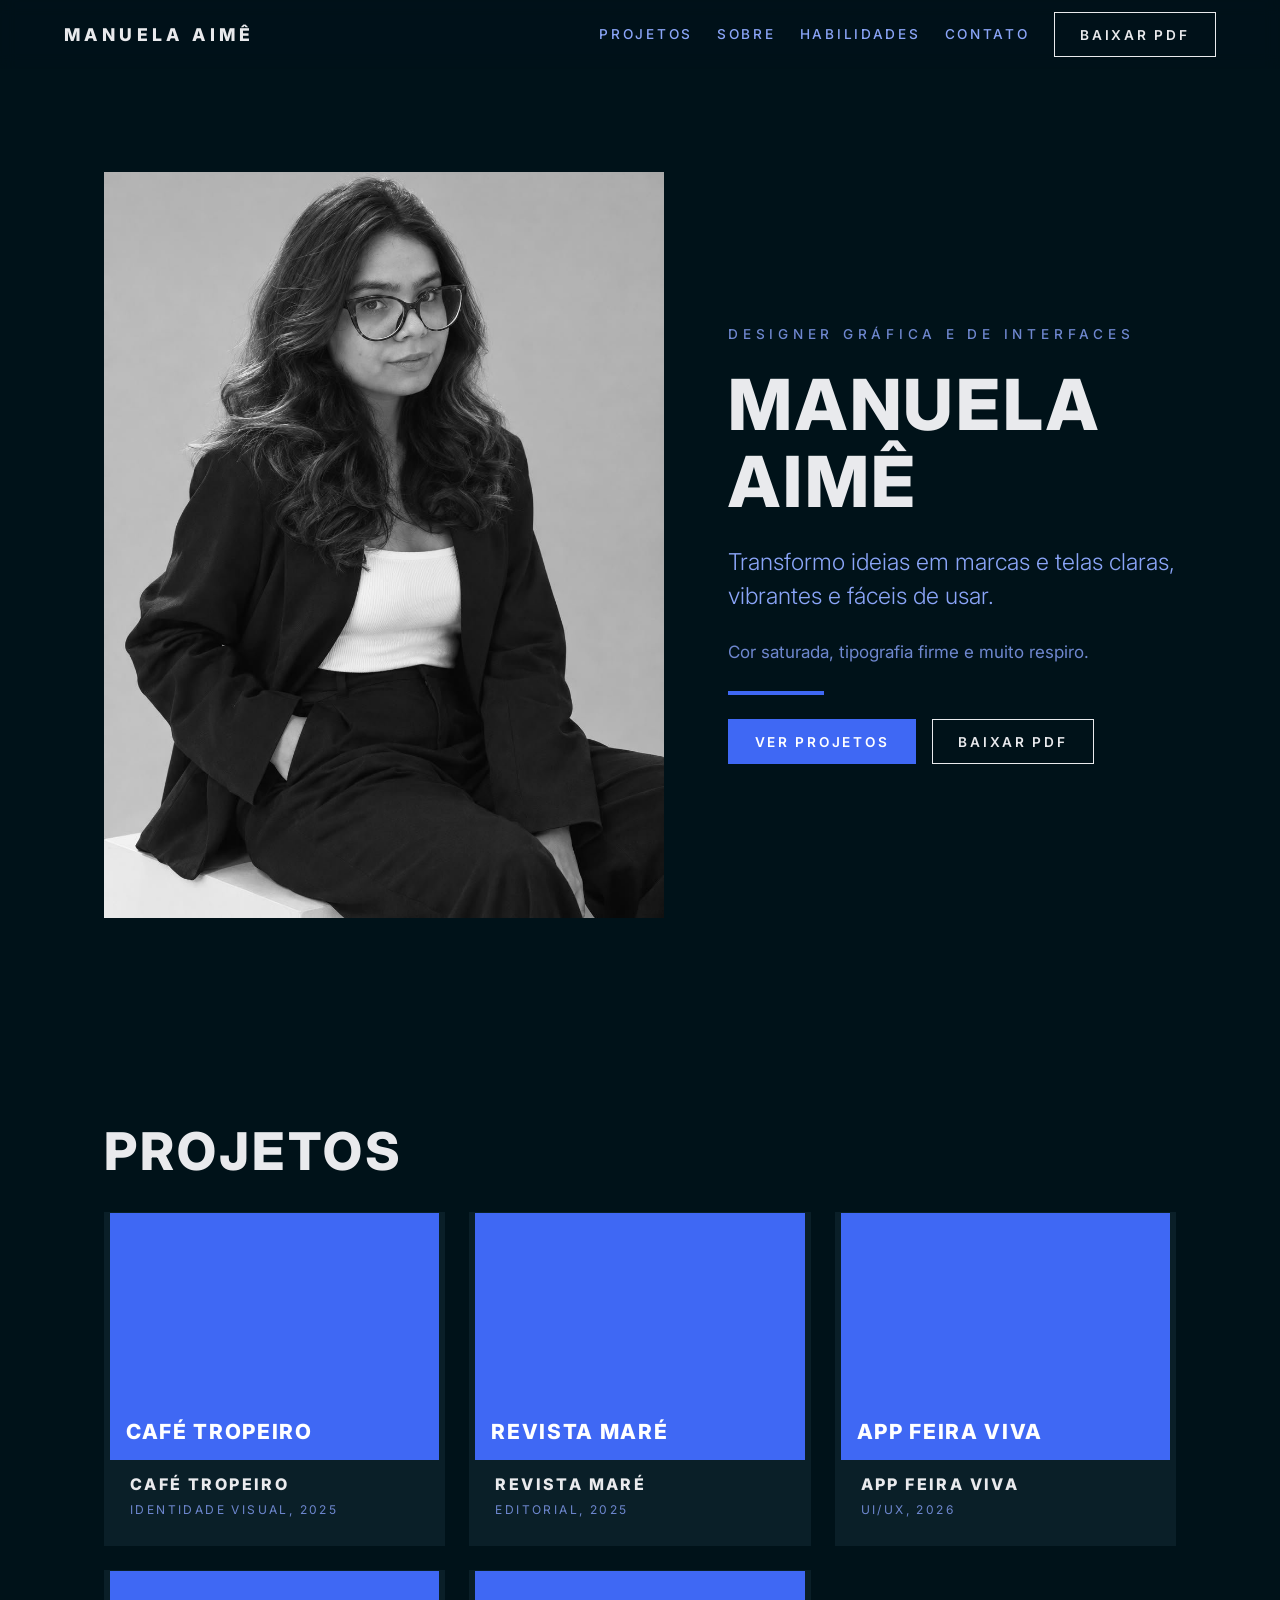
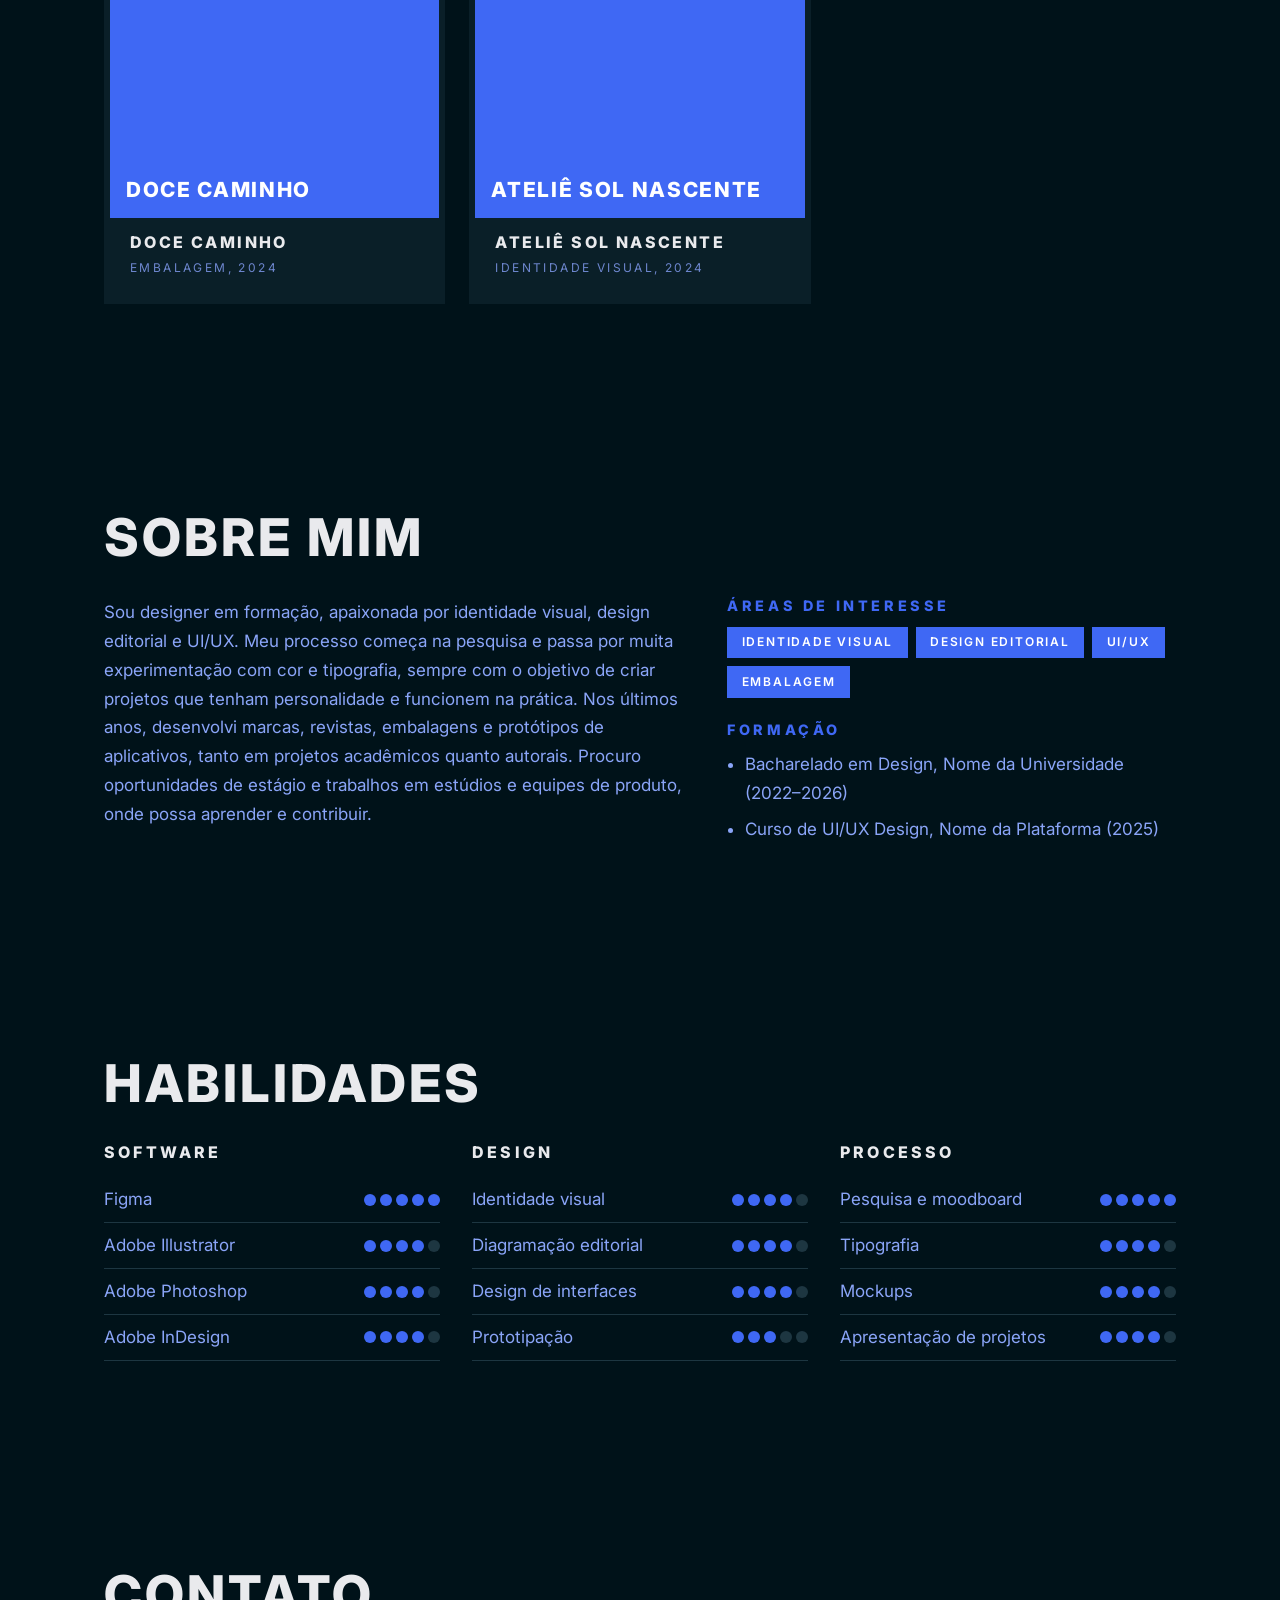
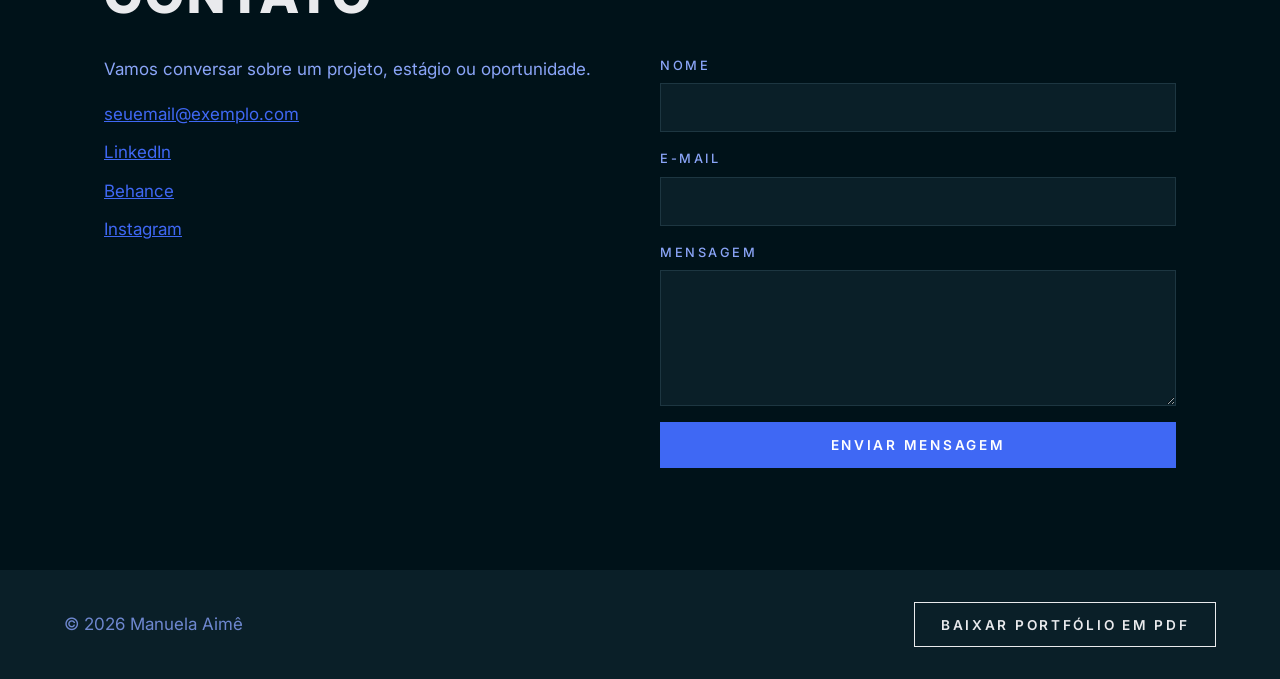
==== index.html @ 0414ba20 "Portfólio: Inter, azul #3F68F4, caixa alta e foto na abertura Estado antes da revisão de UI (ponto p" ====
<!DOCTYPE html>
<html lang="pt-BR">
<head>
<meta charset="UTF-8">
<meta name="viewport" content="width=device-width, initial-scale=1">
<title>Portfólio | Design</title>
<meta name="description" content="Portfólio de design: identidade visual, editorial, UI/UX e embalagem.">
<link rel="preconnect" href="https://fonts.googleapis.com">
<link rel="preconnect" href="https://fonts.gstatic.com" crossorigin>
<link href="https://fonts.googleapis.com/css2?family=Inter:wght@300;400;500;600;800&display=swap" rel="stylesheet">
<link rel="stylesheet" href="css/base.css">
<link rel="stylesheet" href="css/home.css">
<link rel="stylesheet" href="css/projetos.css">
<link rel="stylesheet" href="css/sobre.css">
<link rel="stylesheet" href="css/habilidades.css">
<link rel="stylesheet" href="css/contato.css">
</head>
<body>
<header class="topo">
  <a class="logo" href="#home" id="logo"></a>
  <button class="menu-btn" aria-label="Abrir menu" aria-expanded="false">Menu</button>
  <nav id="menu">
    <a href="#projetos">Projetos</a>
    <a href="#sobre">Sobre</a>
    <a href="#habilidades">Habilidades</a>
    <a href="#contato">Contato</a>
    <a class="btn btn-pdf" href="assets/portfolio.pdf" download>Baixar PDF</a>
  </nav>
</header>

<main>
  <section id="home"></section>
  <section id="projetos"></section>
  <section id="sobre"></section>
  <section id="habilidades"></section>
  <section id="contato"></section>
</main>

<footer class="rodape">
  <p id="rodape-texto"></p>
  <a class="btn btn-pdf" href="assets/portfolio.pdf" download>Baixar portfólio em PDF</a>
</footer>

<dialog id="caso"></dialog>

<!-- Dados (edite a pasta dados/) -->
<script src="dados/perfil.js"></script>
<script src="dados/projetos.js"></script>
<script src="dados/habilidades.js"></script>
<!-- Seções (cada arquivo monta uma parte do site) -->
<script src="js/menu.js"></script>
<script src="js/home.js"></script>
<script src="js/projetos.js"></script>
<script src="js/sobre.js"></script>
<script src="js/habilidades.js"></script>
<script src="js/contato.js"></script>
</body>
</html>
---- css/base.css ----
/* CORES E FONTES: mude aqui e o site inteiro muda. */
:root{
  --destaque:#3F68F4;
  /* Cor do texto. Se não gostar do azul claro, troque por #E9EAED */
  --texto:#8AA5F8; --texto-suave:#6E87CF; --claro:#E9EAED;
  --fundo:#001219; --fundo-2:#0a1f28; --linha:#1d3641;
  --titulo:"Inter",system-ui,sans-serif; --corpo:"Inter",system-ui,sans-serif;
}
*{box-sizing:border-box;margin:0}
html{scroll-behavior:smooth;scroll-padding-top:72px}
body{background:var(--fundo);color:var(--texto);font:400 1.0625rem/1.7 var(--corpo)}
img{max-width:100%;display:block}
section{padding:clamp(3.5rem,8vw,7rem) clamp(1.25rem,5vw,4rem);max-width:1200px;margin:auto}
h1,h2,h3{font-family:var(--titulo);line-height:1.1;font-weight:800;color:var(--claro);text-transform:uppercase;letter-spacing:.06em}
h2{font-size:clamp(2rem,5vw,3.25rem);margin-bottom:2rem}
p{max-width:65ch}
a{color:var(--destaque)}
:focus-visible{outline:3px solid var(--destaque);outline-offset:3px}
.btn{display:inline-block;padding:.85rem 1.6rem;border-radius:0;background:var(--destaque);color:#fff;text-decoration:none;border:1px solid var(--destaque);cursor:pointer;font:600 .85rem var(--corpo);text-transform:uppercase;letter-spacing:.2em;transition:background .2s,color .2s}
.btn:hover{background:transparent;color:var(--claro)}
.btn-pdf{background:transparent;color:var(--claro);border-color:var(--claro)}
.btn-pdf:hover{background:var(--claro);color:var(--fundo)}
.topo{position:sticky;top:0;z-index:10;display:flex;justify-content:space-between;align-items:center;padding:.75rem clamp(1.25rem,5vw,4rem);background:rgba(0,18,25,.92);backdrop-filter:blur(8px)}
.logo{font:800 1.1rem var(--titulo);color:var(--claro);text-decoration:none;text-transform:uppercase;letter-spacing:.25em}
#menu{display:flex;gap:1.5rem;align-items:center}
#menu a:not(.btn){color:var(--texto);text-decoration:none;font-weight:500;font-size:.85rem;text-transform:uppercase;letter-spacing:.2em}
#menu a:not(.btn):hover{color:var(--claro)}
.menu-btn{display:none;background:none;border:1px solid var(--texto);color:var(--texto);padding:.4rem .9rem;font:600 .8rem var(--corpo);text-transform:uppercase;letter-spacing:.2em}
.rodape{display:flex;flex-wrap:wrap;gap:1rem;justify-content:space-between;align-items:center;padding:2rem clamp(1.25rem,5vw,4rem);background:var(--fundo-2);color:var(--texto-suave)}
@media(max-width:760px){
  .menu-btn{display:block}
  #menu{display:none;position:absolute;top:100%;left:0;right:0;flex-direction:column;align-items:flex-start;padding:1.25rem;background:var(--fundo)}
  #menu.aberto{display:flex}
}
@media(prefers-reduced-motion:reduce){html{scroll-behavior:auto}*{transition:none!important}}
---- css/home.css ----
/* HOME / HERO (foto à esquerda, texto à direita) */
#home{min-height:88vh;display:grid;grid-template-columns:minmax(0,1.25fr) minmax(0,1fr);gap:clamp(2rem,5vw,4.5rem);align-items:center}
#home .foto{width:100%;aspect-ratio:3/4;max-height:calc(100vh - 6rem);object-fit:cover;object-position:center 20%;filter:grayscale(1)}
#home .texto{display:flex;flex-direction:column;gap:1.5rem}
#home .area{font:500 .85rem var(--corpo);color:var(--texto-suave);text-transform:uppercase;letter-spacing:.35em}
#home h1{font-size:clamp(2.4rem,5.5vw,4.5rem);letter-spacing:.04em}
#home .valor{font:300 clamp(1.15rem,2.2vw,1.45rem)/1.5 var(--corpo);max-width:32ch}
#home .estetica{color:var(--texto-suave)}
.faixa{height:4px;width:96px;background:var(--destaque)}
#home .acoes{display:flex;gap:1rem;flex-wrap:wrap}
@media(max-width:760px){
  #home{grid-template-columns:1fr}
  #home .foto{aspect-ratio:4/5;max-height:80vh}
}
---- css/projetos.css ----
/* PROJETOS (galeria + janela do case) */
.grade{display:grid;grid-template-columns:repeat(auto-fill,minmax(280px,1fr));gap:1.5rem}
.card{background:var(--fundo-2);border:0;border-radius:0;overflow:hidden;text-align:left;color:inherit;cursor:pointer;font:inherit;transition:transform .2s}
.card:hover{transform:translateY(-4px)}
.capa{aspect-ratio:4/3;display:flex;align-items:flex-end;padding:1rem;font:800 1.3rem var(--titulo);color:#fff;text-transform:uppercase;letter-spacing:.08em;background-size:cover;background-position:center}
.card-info{padding:1rem 1.25rem 1.4rem}
.card-info h3{font-size:1rem;letter-spacing:.15em}
.card-info span{color:var(--texto-suave);font-size:.75rem;text-transform:uppercase;letter-spacing:.2em}
dialog{width:min(860px,94vw);max-height:90vh;margin:auto;background:var(--fundo);color:var(--texto);border:1px solid var(--caso-cor,var(--destaque));border-radius:0;padding:0}
dialog::backdrop{background:rgba(0,0,0,.75)}
.caso{padding:clamp(1.25rem,4vw,2.5rem)}
.caso h3{font-size:clamp(1.8rem,5vw,2.6rem);margin-bottom:.25rem}
.caso .cat{color:var(--texto-suave);margin-bottom:1.5rem;font-size:.8rem;text-transform:uppercase;letter-spacing:.25em}
.caso h4{font:800 .85rem var(--titulo);color:var(--caso-cor);text-transform:uppercase;letter-spacing:.25em;margin:1.4rem 0 .3rem}
.caso .imgs{display:grid;gap:1rem;margin-top:1rem}
.caso .imgs img{border-radius:0}
.paleta{display:flex;gap:.5rem;margin-top:.5rem}
.paleta i{width:44px;height:44px;border-radius:50%;border:2px solid var(--texto)}
.fechar{position:sticky;top:0;float:right;margin:1rem;z-index:2}
---- css/sobre.css ----
/* SOBRE MIM */
#sobre .miolo{display:grid;gap:2.5rem;grid-template-columns:1.3fr 1fr}
#sobre h3{font-size:.9rem;letter-spacing:.25em;margin:0 0 .8rem;color:var(--destaque)}
#sobre ul{padding-left:1.1rem}
#sobre li{margin-bottom:.4rem}
#sobre .tags{display:flex;flex-wrap:wrap;gap:.5rem;list-style:none;padding:0;margin-bottom:1.5rem}
#sobre .tags li{padding:.35rem .9rem;background:var(--destaque);color:#fff;margin:0;font-size:.75rem;font-weight:600;text-transform:uppercase;letter-spacing:.15em}
@media(max-width:760px){#sobre .miolo{grid-template-columns:1fr}}
---- css/habilidades.css ----
/* HABILIDADES */
#habilidades .colunas{display:grid;gap:2rem;grid-template-columns:repeat(auto-fit,minmax(240px,1fr))}
#habilidades h3{font-size:1rem;letter-spacing:.2em;margin-bottom:1rem}
#habilidades .item{display:flex;justify-content:space-between;align-items:center;padding:.5rem 0;border-bottom:1px solid var(--linha)}
.pontos{display:flex;gap:4px}
.pontos i{width:12px;height:12px;border-radius:50%;background:var(--linha)}
.pontos i.on{background:var(--destaque)}
---- css/contato.css ----
/* CONTATO */
#contato .miolo{display:grid;gap:2.5rem;grid-template-columns:1fr 1fr}
#contato form{display:grid;gap:1rem}
#contato label{display:grid;gap:.4rem;font-weight:500;font-size:.8rem;text-transform:uppercase;letter-spacing:.2em}
#contato input,#contato textarea{text-transform:none;letter-spacing:normal;font-size:1rem}
#contato input,#contato textarea{padding:.8rem 1rem;border-radius:0;border:1px solid var(--linha);background:var(--fundo-2);color:var(--texto);font:inherit}
#contato input:focus,#contato textarea:focus{border-color:var(--destaque);outline:none}
#contato .lista{list-style:none;padding:0;display:grid;gap:.6rem;margin-top:1rem}
@media(max-width:760px){#contato .miolo{grid-template-columns:1fr}}
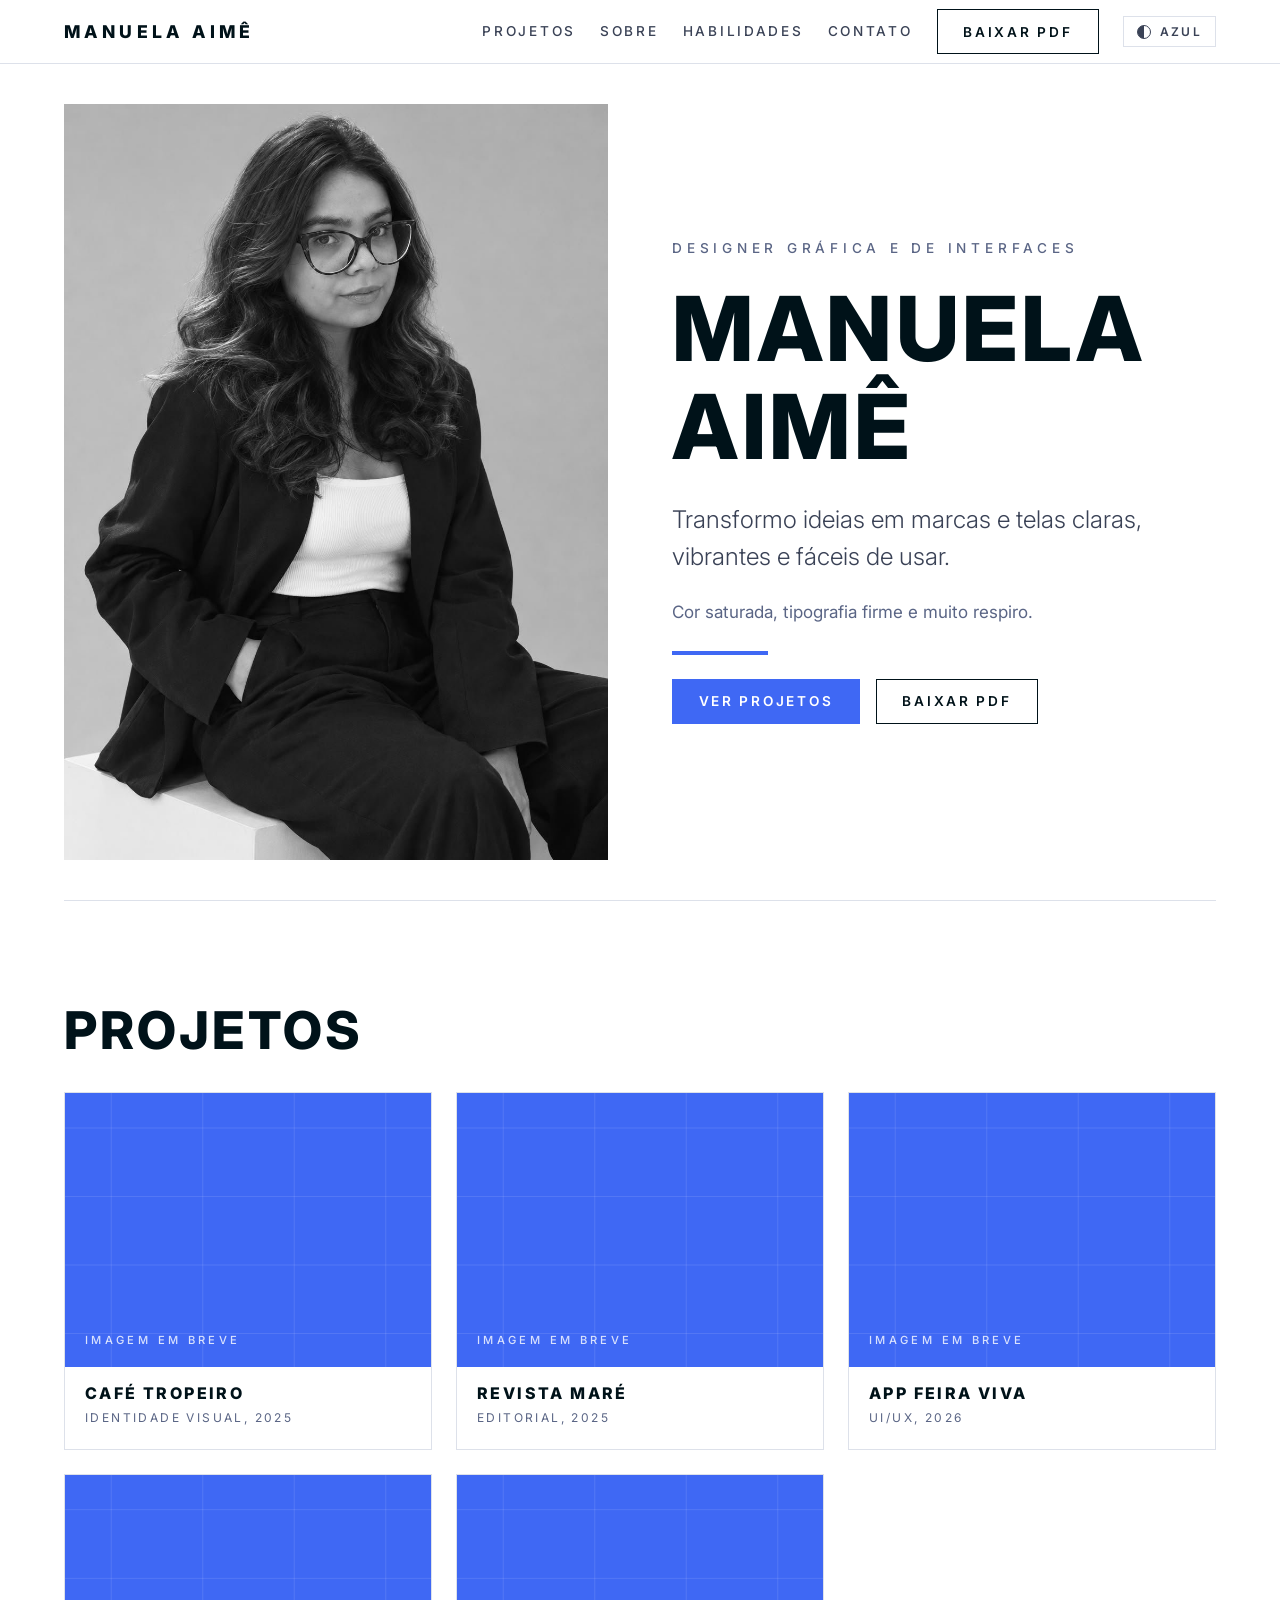
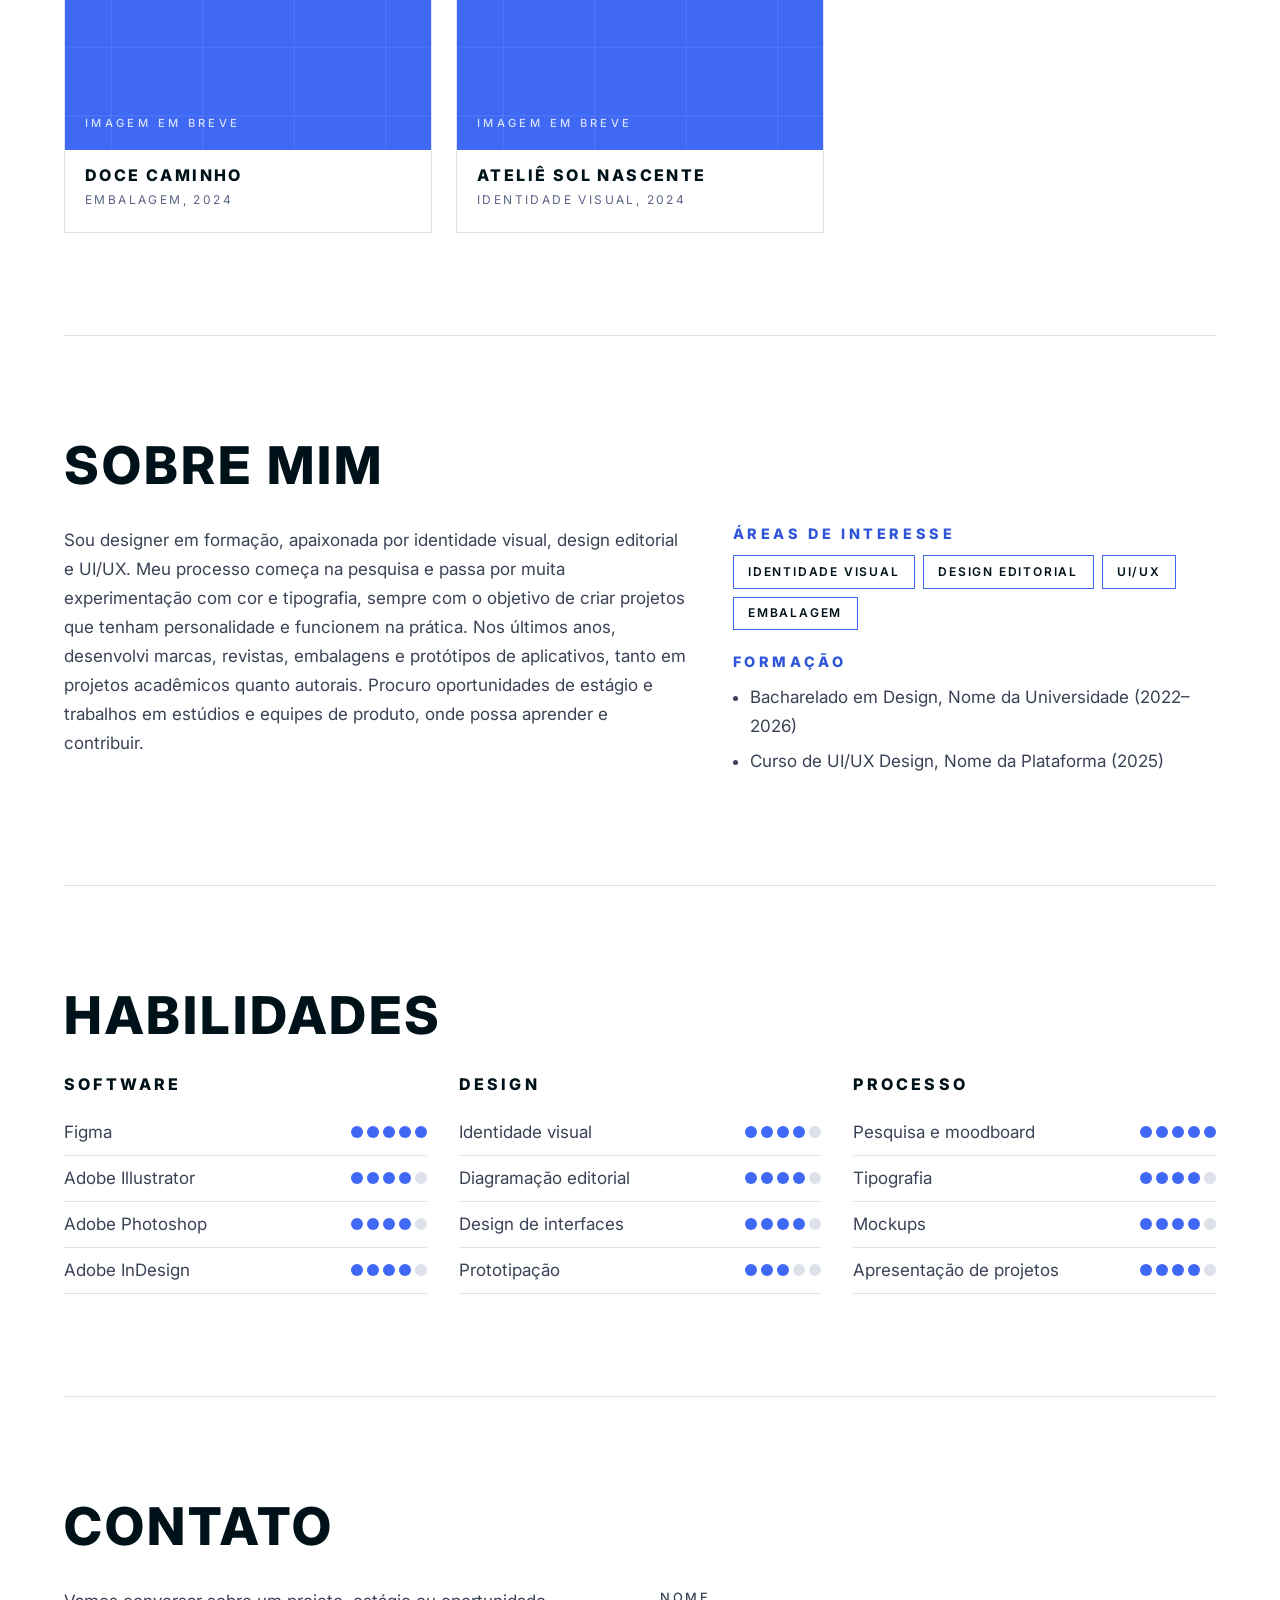
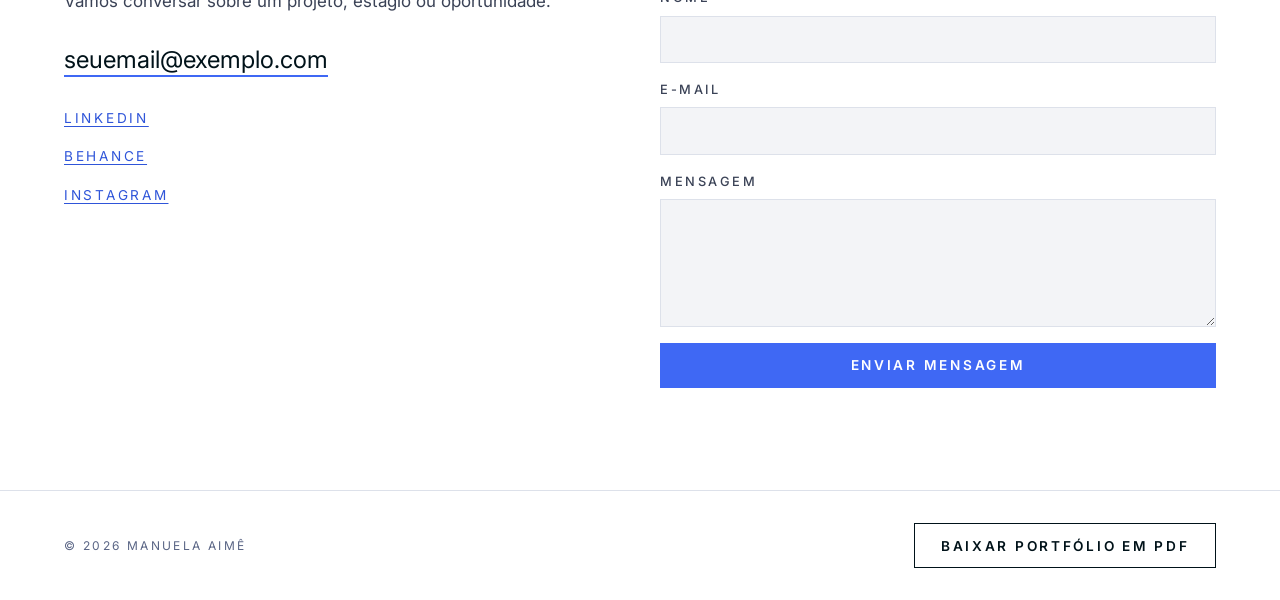
==== commit 9175aaf7: "Temas azul e branco com botão para alternar; mais contraste no azul - Tema azul: texto em #E9EAED e " ====
--- a/index.html
+++ b/index.html
@@ -8,6 +8,7 @@
 <link rel="preconnect" href="https://fonts.googleapis.com">
 <link rel="preconnect" href="https://fonts.gstatic.com" crossorigin>
 <link href="https://fonts.googleapis.com/css2?family=Inter:wght@300;400;500;600;800&display=swap" rel="stylesheet">
+<script src="js/tema.js"></script>
 <link rel="stylesheet" href="css/base.css">
 <link rel="stylesheet" href="css/home.css">
 <link rel="stylesheet" href="css/projetos.css">
@@ -18,6 +19,7 @@
 <body>
 <header class="topo">
   <a class="logo" href="#home" id="logo"></a>
+  <button class="tema-btn" id="tema-btn" type="button"><i aria-hidden="true"></i><span></span></button>
   <button class="menu-btn" aria-label="Abrir menu" aria-expanded="false">Menu</button>
   <nav id="menu">
     <a href="#projetos">Projetos</a>
--- a/css/base.css
+++ b/css/base.css
@@ -1,35 +1,50 @@
 /* CORES E FONTES: mude aqui e o site inteiro muda. */
-:root{
-  --destaque:#3F68F4;
-  /* Cor do texto. Se não gostar do azul claro, troque por #E9EAED */
-  --texto:#8AA5F8; --texto-suave:#6E87CF; --claro:#E9EAED;
-  --fundo:#001219; --fundo-2:#0a1f28; --linha:#1d3641;
+/* TEMA AZUL (padrão). --destaque pinta botões e detalhes; --destaque-texto é o azul usado em textos. */
+:root{color-scheme:dark;
+  --destaque:#3F68F4; --destaque-texto:#8AA5F8;
+  --texto:#E9EAED; --texto-suave:#A3AEC0; --claro:#E9EAED;
+  --fundo:#001219; --fundo-2:#0a1f28; --linha:#1d3641; --topo-fundo:rgba(0,18,25,.92);
+  --margem:clamp(1.25rem,5vw,6rem); --topo:64px;
   --titulo:"Inter",system-ui,sans-serif; --corpo:"Inter",system-ui,sans-serif;
 }
+/* TEMA BRANCO */
+:root[data-tema="branco"]{color-scheme:light;
+  --destaque-texto:#2F55D9;
+  --texto:#3A4256; --texto-suave:#5A6585; --claro:#001219;
+  --fundo:#FFFFFF; --fundo-2:#F3F4F7; --linha:#DDE1EA; --topo-fundo:rgba(255,255,255,.92);
+}
 *{box-sizing:border-box;margin:0}
-html{scroll-behavior:smooth;scroll-padding-top:72px}
+html{scroll-behavior:smooth;scroll-padding-top:var(--topo)}
+::selection{background:var(--destaque);color:#fff}
 body{background:var(--fundo);color:var(--texto);font:400 1.0625rem/1.7 var(--corpo)}
 img{max-width:100%;display:block}
-section{padding:clamp(3.5rem,8vw,7rem) clamp(1.25rem,5vw,4rem);max-width:1200px;margin:auto}
+section{padding:clamp(3.5rem,8vw,7rem) var(--margem)}
+section+section{background:linear-gradient(var(--linha),var(--linha)) var(--margem) 0/calc(100% - 2 * var(--margem)) 1px no-repeat}
 h1,h2,h3{font-family:var(--titulo);line-height:1.1;font-weight:800;color:var(--claro);text-transform:uppercase;letter-spacing:.06em}
 h2{font-size:clamp(2rem,5vw,3.25rem);margin-bottom:2rem}
 p{max-width:65ch}
-a{color:var(--destaque)}
-:focus-visible{outline:3px solid var(--destaque);outline-offset:3px}
+a{color:var(--destaque-texto)}
+:focus-visible{outline:3px solid var(--destaque-texto);outline-offset:3px}
 .btn{display:inline-block;padding:.85rem 1.6rem;border-radius:0;background:var(--destaque);color:#fff;text-decoration:none;border:1px solid var(--destaque);cursor:pointer;font:600 .85rem var(--corpo);text-transform:uppercase;letter-spacing:.2em;transition:background .2s,color .2s}
 .btn:hover{background:transparent;color:var(--claro)}
 .btn-pdf{background:transparent;color:var(--claro);border-color:var(--claro)}
 .btn-pdf:hover{background:var(--claro);color:var(--fundo)}
-.topo{position:sticky;top:0;z-index:10;display:flex;justify-content:space-between;align-items:center;padding:.75rem clamp(1.25rem,5vw,4rem);background:rgba(0,18,25,.92);backdrop-filter:blur(8px)}
-.logo{font:800 1.1rem var(--titulo);color:var(--claro);text-decoration:none;text-transform:uppercase;letter-spacing:.25em}
-#menu{display:flex;gap:1.5rem;align-items:center}
+.topo{position:sticky;top:0;z-index:10;display:flex;gap:1.5rem;align-items:center;height:var(--topo);padding:0 var(--margem);border-bottom:1px solid var(--linha);background:var(--topo-fundo);backdrop-filter:blur(8px)}
+.logo{margin-right:auto;font:800 1.1rem var(--titulo);color:var(--claro);text-decoration:none;text-transform:uppercase;letter-spacing:.25em}
+#menu{order:1;display:flex;gap:1.5rem;align-items:center}
 #menu a:not(.btn){color:var(--texto);text-decoration:none;font-weight:500;font-size:.85rem;text-transform:uppercase;letter-spacing:.2em}
 #menu a:not(.btn):hover{color:var(--claro)}
-.menu-btn{display:none;background:none;border:1px solid var(--texto);color:var(--texto);padding:.4rem .9rem;font:600 .8rem var(--corpo);text-transform:uppercase;letter-spacing:.2em}
-.rodape{display:flex;flex-wrap:wrap;gap:1rem;justify-content:space-between;align-items:center;padding:2rem clamp(1.25rem,5vw,4rem);background:var(--fundo-2);color:var(--texto-suave)}
+.tema-btn{order:2;display:flex;align-items:center;gap:.55rem;background:none;border:1px solid var(--linha);color:var(--texto);padding:.45rem .8rem;cursor:pointer;font:600 .75rem var(--corpo);text-transform:uppercase;letter-spacing:.2em;transition:border-color .2s}
+.tema-btn:hover{border-color:var(--texto)}
+.tema-btn i{width:14px;height:14px;border-radius:50%;border:1.5px solid currentColor;background:linear-gradient(90deg,currentColor 50%,transparent 50%)}
+.menu-btn{order:3;display:none;background:none;border:1px solid var(--texto);color:var(--texto);padding:.4rem .9rem;font:600 .8rem var(--corpo);text-transform:uppercase;letter-spacing:.2em}
+.rodape{display:flex;flex-wrap:wrap;gap:1rem;justify-content:space-between;align-items:center;padding:2rem var(--margem);border-top:1px solid var(--linha);font-size:.75rem;text-transform:uppercase;letter-spacing:.2em;color:var(--texto-suave)}
 @media(max-width:760px){
   .menu-btn{display:block}
-  #menu{display:none;position:absolute;top:100%;left:0;right:0;flex-direction:column;align-items:flex-start;padding:1.25rem;background:var(--fundo)}
+  .topo{gap:.75rem}
+  .tema-btn span{position:absolute;width:1px;height:1px;overflow:hidden;clip-path:inset(50%)}
+  .tema-btn{padding:.55rem .65rem}
+  #menu{display:none;position:absolute;top:100%;left:0;right:0;flex-direction:column;align-items:flex-start;gap:1.25rem;padding:1.5rem var(--margem) 2rem;background:var(--fundo);border-bottom:1px solid var(--linha)}
   #menu.aberto{display:flex}
 }
 @media(prefers-reduced-motion:reduce){html{scroll-behavior:auto}*{transition:none!important}}
--- a/css/home.css
+++ b/css/home.css
@@ -1,14 +1,15 @@
 /* HOME / HERO (foto à esquerda, texto à direita) */
-#home{min-height:88vh;display:grid;grid-template-columns:minmax(0,1.25fr) minmax(0,1fr);gap:clamp(2rem,5vw,4.5rem);align-items:center}
-#home .foto{width:100%;aspect-ratio:3/4;max-height:calc(100vh - 6rem);object-fit:cover;object-position:center 20%;filter:grayscale(1)}
+#home{min-height:calc(100svh - var(--topo));padding-block:clamp(1.5rem,3vw,2.5rem);display:grid;grid-template-columns:minmax(0,1fr) minmax(0,1fr);gap:clamp(2rem,5vw,4.5rem);align-items:center}
+#home .foto{width:100%;height:max(460px,calc(100svh - var(--topo) - 5rem));object-fit:cover;object-position:center 20%;filter:grayscale(1)}
 #home .texto{display:flex;flex-direction:column;gap:1.5rem}
 #home .area{font:500 .85rem var(--corpo);color:var(--texto-suave);text-transform:uppercase;letter-spacing:.35em}
-#home h1{font-size:clamp(2.4rem,5.5vw,4.5rem);letter-spacing:.04em}
-#home .valor{font:300 clamp(1.15rem,2.2vw,1.45rem)/1.5 var(--corpo);max-width:32ch}
+#home h1{font-size:clamp(2.4rem,7vw,10rem);letter-spacing:.04em}
+#home .valor{font:300 clamp(1.15rem,1.9vw,2.2rem)/1.5 var(--corpo);max-width:36ch}
 #home .estetica{color:var(--texto-suave)}
 .faixa{height:4px;width:96px;background:var(--destaque)}
 #home .acoes{display:flex;gap:1rem;flex-wrap:wrap}
 @media(max-width:760px){
   #home{grid-template-columns:1fr}
-  #home .foto{aspect-ratio:4/5;max-height:80vh}
+  #home{min-height:0;padding-top:1.25rem}
+  #home .foto{height:auto;aspect-ratio:4/5;max-height:75svh}
 }
--- a/css/projetos.css
+++ b/css/projetos.css
@@ -1,19 +1,20 @@
 /* PROJETOS (galeria + janela do case) */
 .grade{display:grid;grid-template-columns:repeat(auto-fill,minmax(280px,1fr));gap:1.5rem}
-.card{background:var(--fundo-2);border:0;border-radius:0;overflow:hidden;text-align:left;color:inherit;cursor:pointer;font:inherit;transition:transform .2s}
-.card:hover{transform:translateY(-4px)}
-.capa{aspect-ratio:4/3;display:flex;align-items:flex-end;padding:1rem;font:800 1.3rem var(--titulo);color:#fff;text-transform:uppercase;letter-spacing:.08em;background-size:cover;background-position:center}
-.card-info{padding:1rem 1.25rem 1.4rem}
+.card{display:block;width:100%;padding:0;background:none;border:1px solid var(--linha);border-radius:0;overflow:hidden;text-align:left;color:inherit;cursor:pointer;font:inherit;transition:border-color .2s}
+.card:hover{border-color:var(--destaque)}
+.capa{aspect-ratio:4/3;display:flex;align-items:flex-end;padding:1.25rem;font:500 .7rem var(--corpo);color:rgba(255,255,255,.8);text-transform:uppercase;letter-spacing:.3em;background-size:cover;background-position:center}
+.capa.vazia{background-image:linear-gradient(rgba(255,255,255,.1) 1px,transparent 1px),linear-gradient(90deg,rgba(255,255,255,.1) 1px,transparent 1px);background-size:25% 25%}
+.card-info{padding:1.1rem 1.25rem 1.3rem;display:grid;gap:.35rem}
 .card-info h3{font-size:1rem;letter-spacing:.15em}
 .card-info span{color:var(--texto-suave);font-size:.75rem;text-transform:uppercase;letter-spacing:.2em}
-dialog{width:min(860px,94vw);max-height:90vh;margin:auto;background:var(--fundo);color:var(--texto);border:1px solid var(--caso-cor,var(--destaque));border-radius:0;padding:0}
+dialog{width:min(860px,94vw);max-height:90vh;margin:auto;background:var(--fundo);color:var(--texto);border:1px solid var(--destaque);border-radius:0;padding:0;overscroll-behavior:contain;scrollbar-color:var(--linha) var(--fundo)}
 dialog::backdrop{background:rgba(0,0,0,.75)}
 .caso{padding:clamp(1.25rem,4vw,2.5rem)}
-.caso h3{font-size:clamp(1.8rem,5vw,2.6rem);margin-bottom:.25rem}
+.caso h3{font-size:clamp(1.4rem,5vw,2.6rem);margin-bottom:.25rem}
 .caso .cat{color:var(--texto-suave);margin-bottom:1.5rem;font-size:.8rem;text-transform:uppercase;letter-spacing:.25em}
-.caso h4{font:800 .85rem var(--titulo);color:var(--caso-cor);text-transform:uppercase;letter-spacing:.25em;margin:1.4rem 0 .3rem}
+.caso h4{font:800 .85rem var(--titulo);color:var(--destaque-texto);text-transform:uppercase;letter-spacing:.25em;margin:1.4rem 0 .3rem}
 .caso .imgs{display:grid;gap:1rem;margin-top:1rem}
 .caso .imgs img{border-radius:0}
 .paleta{display:flex;gap:.5rem;margin-top:.5rem}
 .paleta i{width:44px;height:44px;border-radius:50%;border:2px solid var(--texto)}
-.fechar{position:sticky;top:0;float:right;margin:1rem;z-index:2}
+.fechar{position:sticky;top:0;float:right;margin:1rem;z-index:2;padding:.55rem 1rem;font-size:.7rem}
--- a/css/sobre.css
+++ b/css/sobre.css
@@ -1,8 +1,8 @@
 /* SOBRE MIM */
 #sobre .miolo{display:grid;gap:2.5rem;grid-template-columns:1.3fr 1fr}
-#sobre h3{font-size:.9rem;letter-spacing:.25em;margin:0 0 .8rem;color:var(--destaque)}
+#sobre h3{font-size:.9rem;letter-spacing:.25em;margin:0 0 .8rem;color:var(--destaque-texto)}
 #sobre ul{padding-left:1.1rem}
 #sobre li{margin-bottom:.4rem}
 #sobre .tags{display:flex;flex-wrap:wrap;gap:.5rem;list-style:none;padding:0;margin-bottom:1.5rem}
-#sobre .tags li{padding:.35rem .9rem;background:var(--destaque);color:#fff;margin:0;font-size:.75rem;font-weight:600;text-transform:uppercase;letter-spacing:.15em}
+#sobre .tags li{padding:.35rem .9rem;border:1px solid var(--destaque);color:var(--claro);margin:0;font-size:.75rem;font-weight:600;text-transform:uppercase;letter-spacing:.15em}
 @media(max-width:760px){#sobre .miolo{grid-template-columns:1fr}}
--- a/css/contato.css
+++ b/css/contato.css
@@ -2,8 +2,10 @@
 #contato .miolo{display:grid;gap:2.5rem;grid-template-columns:1fr 1fr}
 #contato form{display:grid;gap:1rem}
 #contato label{display:grid;gap:.4rem;font-weight:500;font-size:.8rem;text-transform:uppercase;letter-spacing:.2em}
-#contato input,#contato textarea{text-transform:none;letter-spacing:normal;font-size:1rem}
-#contato input,#contato textarea{padding:.8rem 1rem;border-radius:0;border:1px solid var(--linha);background:var(--fundo-2);color:var(--texto);font:inherit}
+#contato input,#contato textarea{padding:.8rem 1rem;border-radius:0;border:1px solid var(--linha);background:var(--fundo-2);color:var(--claro);font:400 1rem var(--corpo);text-transform:none;letter-spacing:normal}
 #contato input:focus,#contato textarea:focus{border-color:var(--destaque);outline:none}
-#contato .lista{list-style:none;padding:0;display:grid;gap:.6rem;margin-top:1rem}
+#contato .lista{list-style:none;padding:0;display:grid;gap:.6rem;margin-top:1.5rem}
+#contato .lista a{text-underline-offset:.25em;font-size:.85rem;text-transform:uppercase;letter-spacing:.2em}
+#contato .lista li:first-child a{font-size:clamp(1.15rem,2.2vw,1.5rem);text-transform:none;letter-spacing:0;color:var(--claro);text-decoration-color:var(--destaque);text-underline-offset:.3em}
+#contato .lista li:first-child{margin-bottom:.75rem}
 @media(max-width:760px){#contato .miolo{grid-template-columns:1fr}}
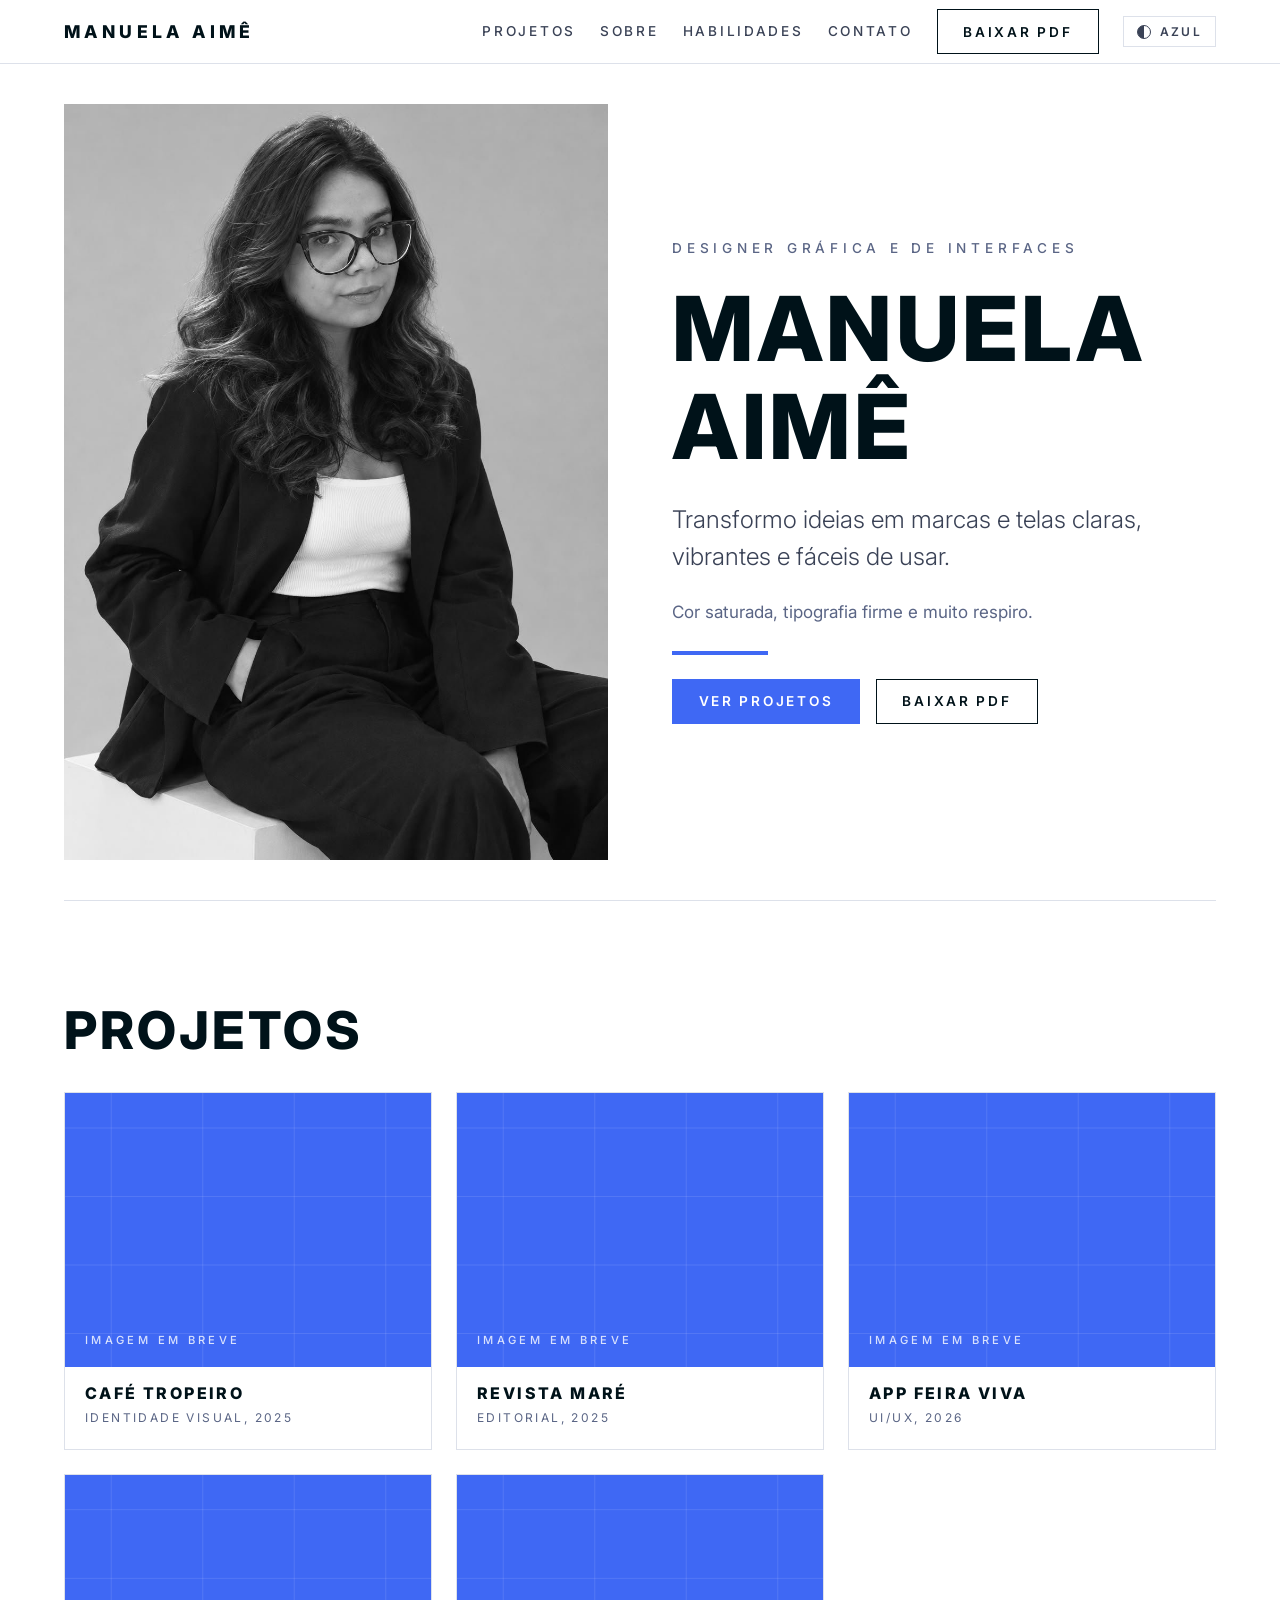
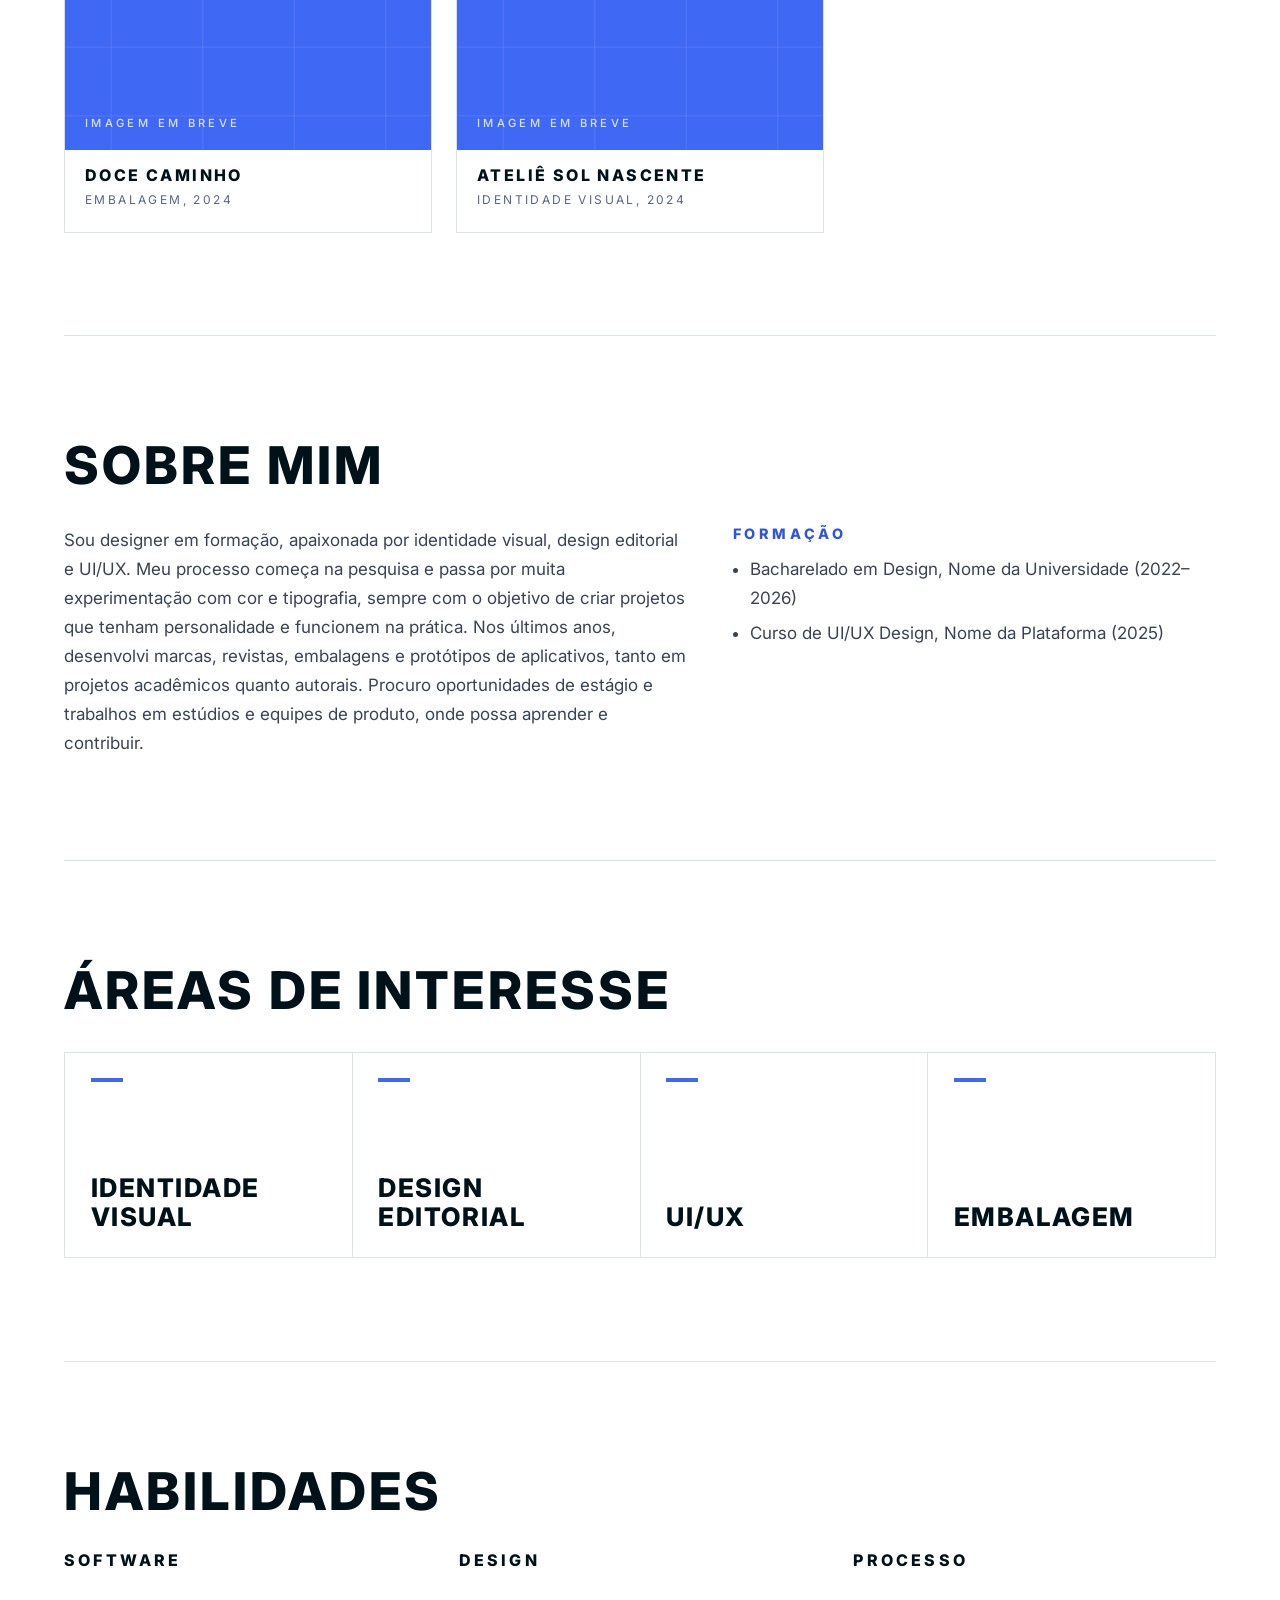
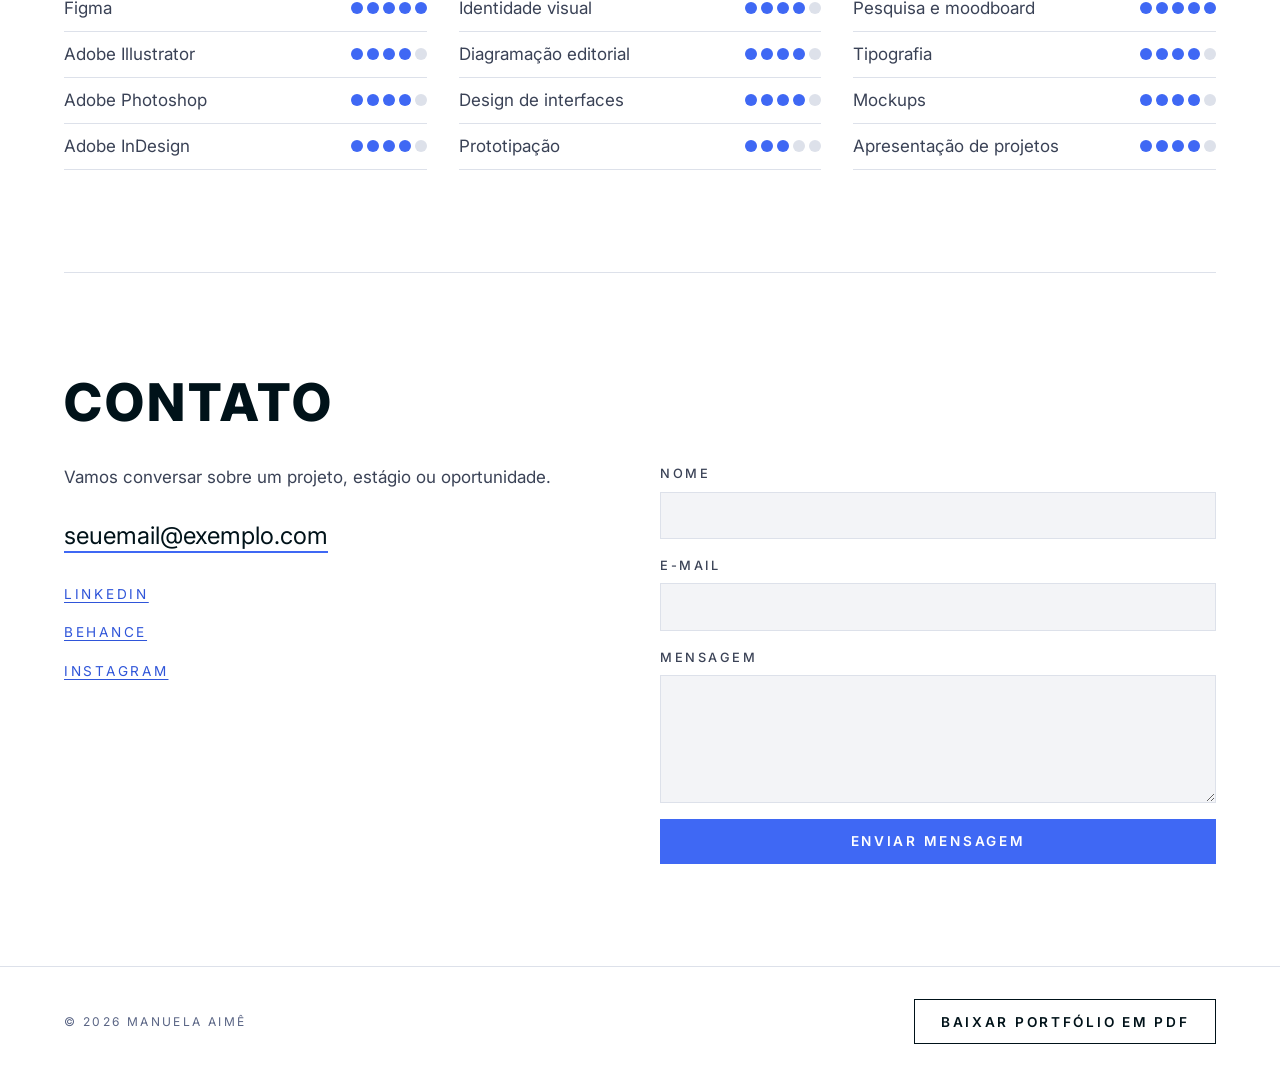
==== commit e8314900: "Áreas de interesse vira seção própria, entre Sobre e Habilidades Co-Authored-By: Claude Opus 5.5 <no" ====
--- a/index.html
+++ b/index.html
@@ -13,6 +13,7 @@
 <link rel="stylesheet" href="css/home.css">
 <link rel="stylesheet" href="css/projetos.css">
 <link rel="stylesheet" href="css/sobre.css">
+<link rel="stylesheet" href="css/interesses.css">
 <link rel="stylesheet" href="css/habilidades.css">
 <link rel="stylesheet" href="css/contato.css">
 </head>
@@ -34,6 +35,7 @@
   <section id="home"></section>
   <section id="projetos"></section>
   <section id="sobre"></section>
+  <section id="interesses"></section>
   <section id="habilidades"></section>
   <section id="contato"></section>
 </main>
@@ -54,6 +56,7 @@
 <script src="js/home.js"></script>
 <script src="js/projetos.js"></script>
 <script src="js/sobre.js"></script>
+<script src="js/interesses.js"></script>
 <script src="js/habilidades.js"></script>
 <script src="js/contato.js"></script>
 </body>
--- a/css/sobre.css
+++ b/css/sobre.css
@@ -3,6 +3,4 @@
 #sobre h3{font-size:.9rem;letter-spacing:.25em;margin:0 0 .8rem;color:var(--destaque-texto)}
 #sobre ul{padding-left:1.1rem}
 #sobre li{margin-bottom:.4rem}
-#sobre .tags{display:flex;flex-wrap:wrap;gap:.5rem;list-style:none;padding:0;margin-bottom:1.5rem}
-#sobre .tags li{padding:.35rem .9rem;border:1px solid var(--destaque);color:var(--claro);margin:0;font-size:.75rem;font-weight:600;text-transform:uppercase;letter-spacing:.15em}
 @media(max-width:760px){#sobre .miolo{grid-template-columns:1fr}}
--- a/css/interesses.css
+++ b/css/interesses.css
@@ -0,0 +1,5 @@
+/* ÁREAS DE INTERESSE: grade de blocos separados por linhas finas */
+#interesses .areas{list-style:none;padding:0;display:grid;grid-template-columns:repeat(auto-fit,minmax(240px,1fr));gap:1px;background:var(--linha);border:1px solid var(--linha)}
+#interesses .areas li{display:flex;flex-direction:column;justify-content:space-between;gap:3rem;min-height:clamp(160px,16vw,240px);padding:clamp(1.25rem,2vw,2rem);background:var(--fundo);color:var(--claro);font:800 clamp(1.3rem,2vw,1.9rem)/1.15 var(--titulo);text-transform:uppercase;letter-spacing:.06em}
+#interesses .areas li::before{content:"";width:32px;height:4px;background:var(--destaque)}
+@media(max-width:760px){#interesses .areas li{min-height:0;gap:1.25rem;padding:1.25rem}}
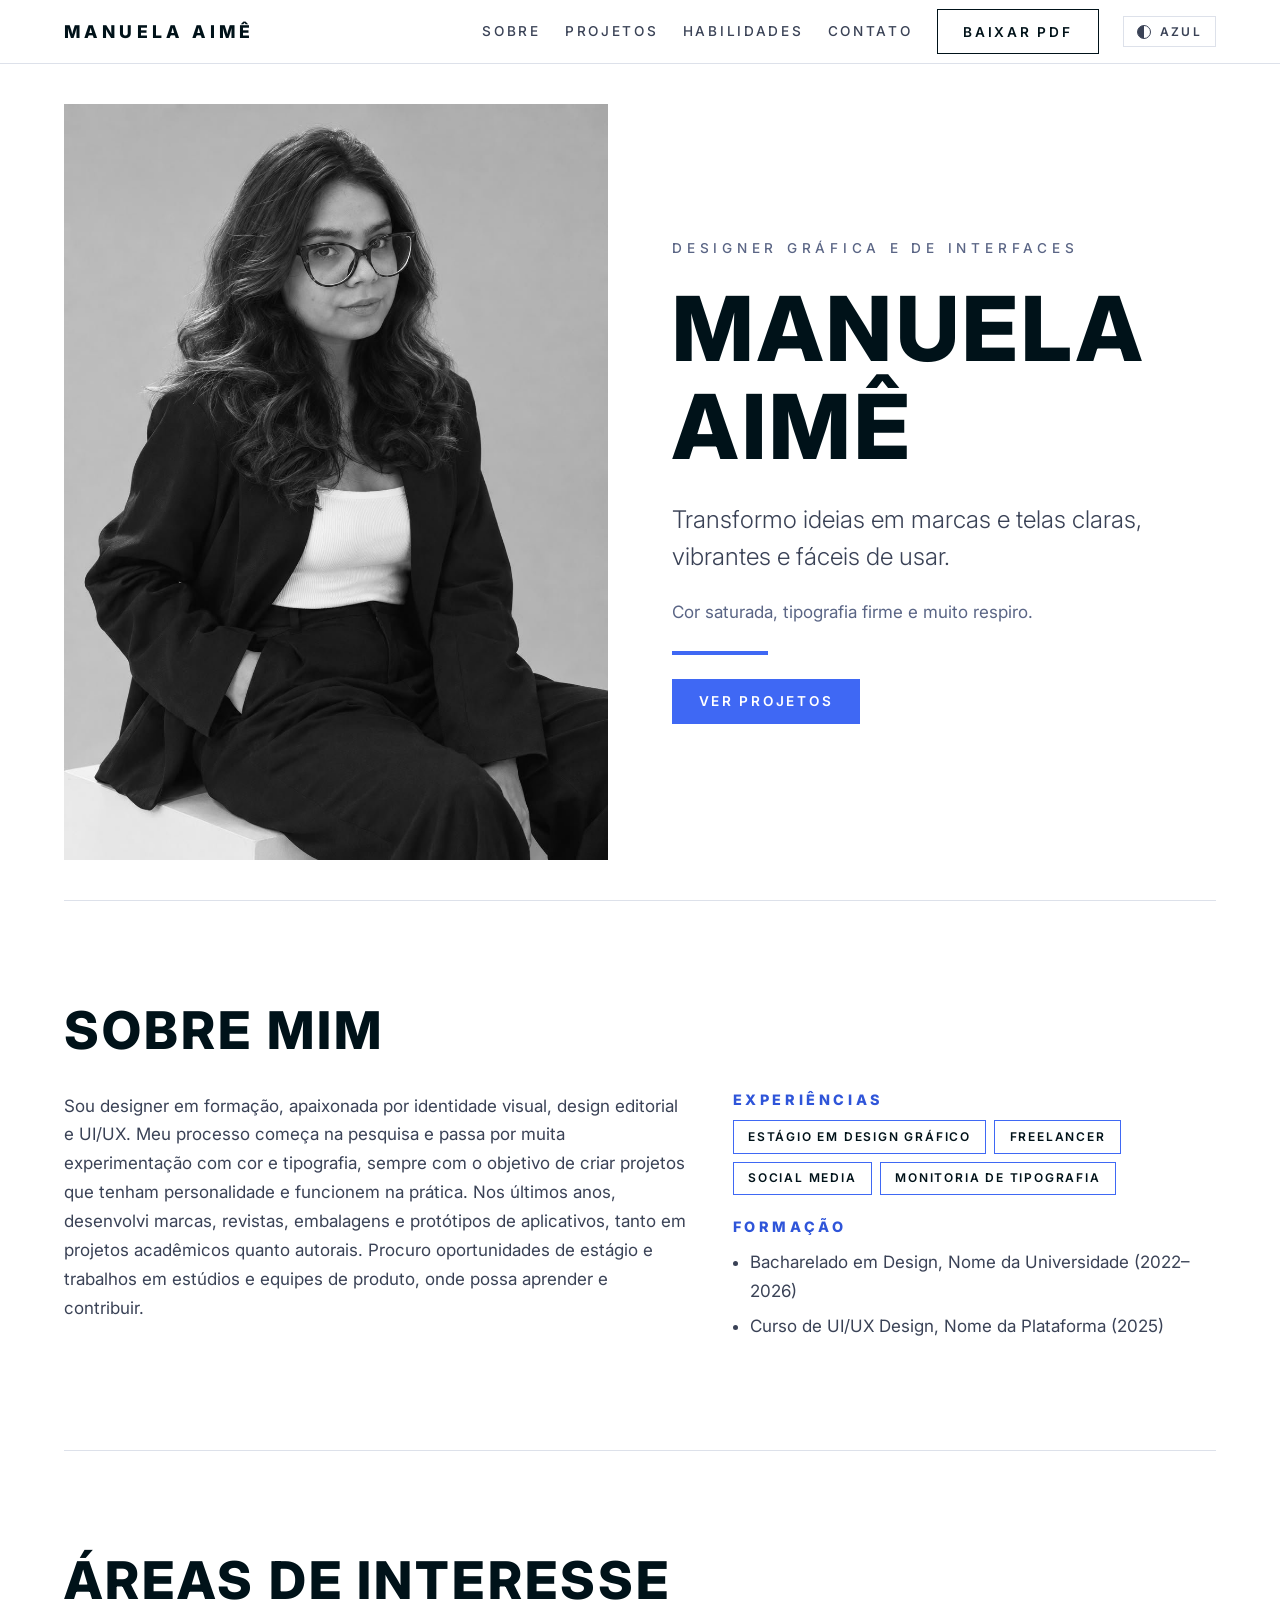
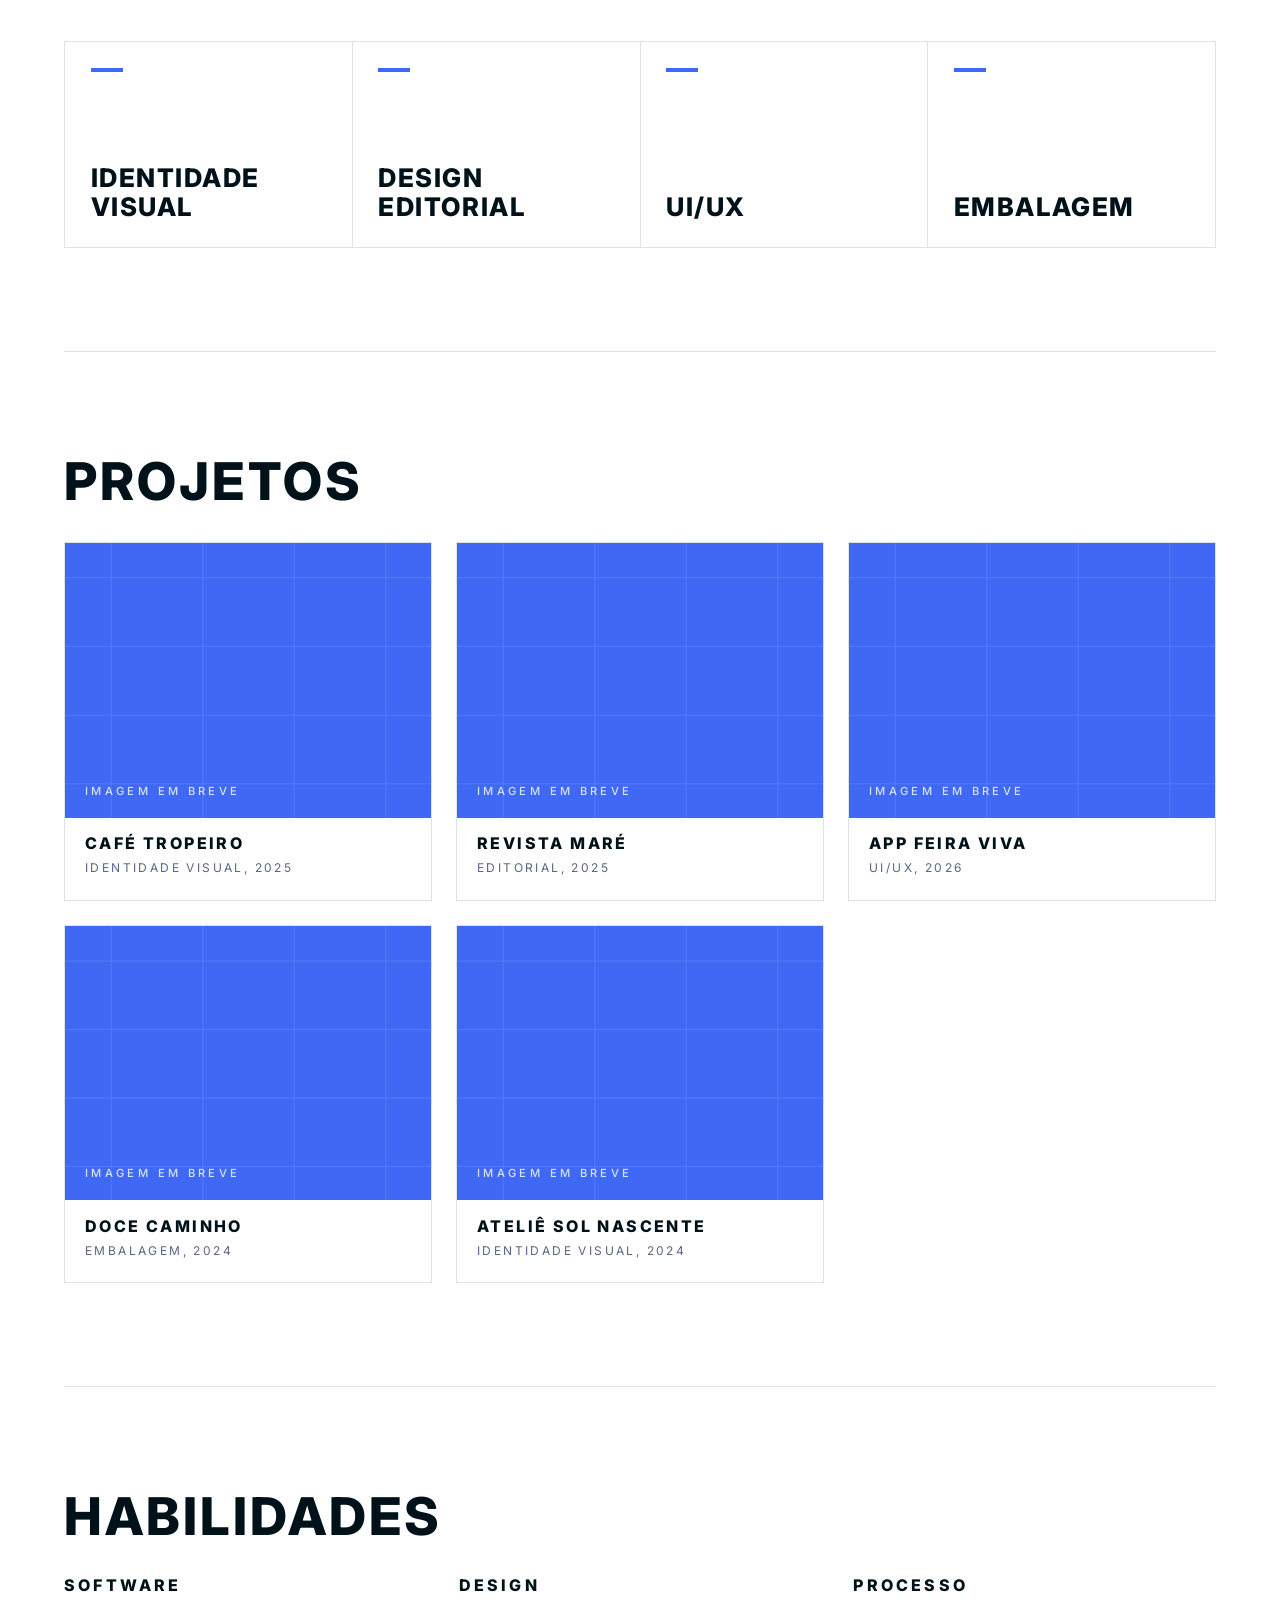
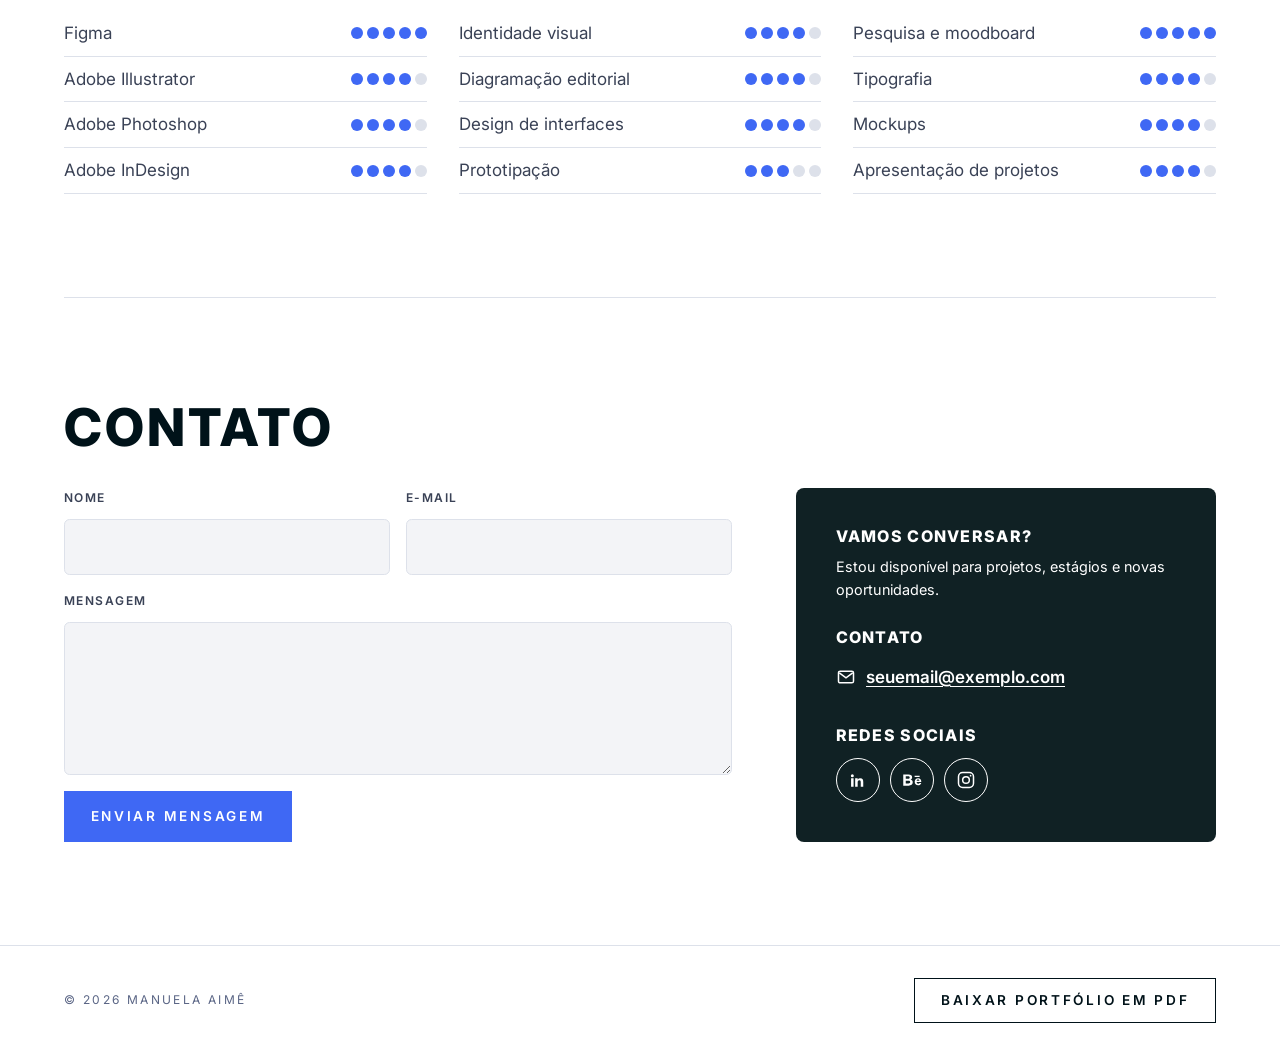
==== commit b66d81d9: "Celular: menu hambúrguer, PDF no topo e textos menores; contato renovado - Topo no celular: ícones s" ====
--- a/index.html
+++ b/index.html
@@ -11,8 +11,8 @@
 <script src="js/tema.js"></script>
 <link rel="stylesheet" href="css/base.css">
 <link rel="stylesheet" href="css/home.css">
+<link rel="stylesheet" href="css/sobre.css">
 <link rel="stylesheet" href="css/projetos.css">
-<link rel="stylesheet" href="css/sobre.css">
 <link rel="stylesheet" href="css/interesses.css">
 <link rel="stylesheet" href="css/habilidades.css">
 <link rel="stylesheet" href="css/contato.css">
@@ -21,10 +21,11 @@
 <header class="topo">
   <a class="logo" href="#home" id="logo"></a>
   <button class="tema-btn" id="tema-btn" type="button"><i aria-hidden="true"></i><span></span></button>
-  <button class="menu-btn" aria-label="Abrir menu" aria-expanded="false">Menu</button>
+  <a class="pdf-topo" href="assets/portfolio.pdf" download aria-label="Baixar portfólio em PDF"><svg viewBox="0 0 24 24" aria-hidden="true" fill="none" stroke="currentColor" stroke-width="1.7" stroke-linejoin="round"><path d="M14 3H6v18h12V7z"/><path d="M14 3v4h4"/><path d="M12 10.5v6.5m0 0-2.75-2.75M12 17l2.75-2.75" stroke-linecap="round"/></svg></a>
+  <button class="menu-btn" type="button" aria-label="Abrir menu" aria-expanded="false" aria-controls="menu"><span aria-hidden="true"></span></button>
   <nav id="menu">
+    <a href="#sobre">Sobre</a>
     <a href="#projetos">Projetos</a>
-    <a href="#sobre">Sobre</a>
     <a href="#habilidades">Habilidades</a>
     <a href="#contato">Contato</a>
     <a class="btn btn-pdf" href="assets/portfolio.pdf" download>Baixar PDF</a>
@@ -33,9 +34,9 @@
 
 <main>
   <section id="home"></section>
+  <section id="sobre"></section>
+   <section id="interesses"></section>
   <section id="projetos"></section>
-  <section id="sobre"></section>
-  <section id="interesses"></section>
   <section id="habilidades"></section>
   <section id="contato"></section>
 </main>
--- a/css/base.css
+++ b/css/base.css
@@ -26,25 +26,60 @@
 a{color:var(--destaque-texto)}
 :focus-visible{outline:3px solid var(--destaque-texto);outline-offset:3px}
 .btn{display:inline-block;padding:.85rem 1.6rem;border-radius:0;background:var(--destaque);color:#fff;text-decoration:none;border:1px solid var(--destaque);cursor:pointer;font:600 .85rem var(--corpo);text-transform:uppercase;letter-spacing:.2em;transition:background .2s,color .2s}
-.btn:hover{background:transparent;color:var(--claro)}
+@media(hover:hover){.btn:hover{background:transparent;color:var(--claro)}}
 .btn-pdf{background:transparent;color:var(--claro);border-color:var(--claro)}
-.btn-pdf:hover{background:var(--claro);color:var(--fundo)}
+@media(hover:hover){.btn-pdf:hover{background:var(--claro);color:var(--fundo)}}
 .topo{position:sticky;top:0;z-index:10;display:flex;gap:1.5rem;align-items:center;height:var(--topo);padding:0 var(--margem);border-bottom:1px solid var(--linha);background:var(--topo-fundo);backdrop-filter:blur(8px)}
 .logo{margin-right:auto;font:800 1.1rem var(--titulo);color:var(--claro);text-decoration:none;text-transform:uppercase;letter-spacing:.25em}
 #menu{order:1;display:flex;gap:1.5rem;align-items:center}
 #menu a:not(.btn){color:var(--texto);text-decoration:none;font-weight:500;font-size:.85rem;text-transform:uppercase;letter-spacing:.2em}
-#menu a:not(.btn):hover{color:var(--claro)}
+@media(hover:hover){#menu a:not(.btn):hover{color:var(--claro)}}
 .tema-btn{order:2;display:flex;align-items:center;gap:.55rem;background:none;border:1px solid var(--linha);color:var(--texto);padding:.45rem .8rem;cursor:pointer;font:600 .75rem var(--corpo);text-transform:uppercase;letter-spacing:.2em;transition:border-color .2s}
-.tema-btn:hover{border-color:var(--texto)}
+@media(hover:hover){.tema-btn:hover{border-color:var(--texto)}}
 .tema-btn i{width:14px;height:14px;border-radius:50%;border:1.5px solid currentColor;background:linear-gradient(90deg,currentColor 50%,transparent 50%)}
-.menu-btn{order:3;display:none;background:none;border:1px solid var(--texto);color:var(--texto);padding:.4rem .9rem;font:600 .8rem var(--corpo);text-transform:uppercase;letter-spacing:.2em}
+.menu-btn{order:3;display:none;background:none;border:0;color:var(--claro);padding:0;cursor:pointer}
+/* Ícone hambúrguer (3 linhas) que vira X quando o menu abre */
+.menu-btn span,.menu-btn span::before,.menu-btn span::after{display:block;width:22px;height:2px;background:currentColor;transition:transform .25s,background .25s}
+.menu-btn span{position:relative;margin:auto}
+.menu-btn span::before,.menu-btn span::after{content:"";position:absolute;left:0}
+.menu-btn span::before{top:-7px}
+.menu-btn span::after{top:7px}
+.menu-btn[aria-expanded="true"] span{background:transparent}
+.menu-btn[aria-expanded="true"] span::before{transform:translateY(7px) rotate(45deg)}
+.menu-btn[aria-expanded="true"] span::after{transform:translateY(-7px) rotate(-45deg)}
+/* Botão de PDF do topo: só no celular (no computador o PDF está no menu) */
+.pdf-topo{display:none;order:1;place-items:center;width:44px;height:44px;color:var(--claro)}
+.pdf-topo svg{width:22px;height:22px}
+.pdf-topo:active{transform:scale(.94)}
 .rodape{display:flex;flex-wrap:wrap;gap:1rem;justify-content:space-between;align-items:center;padding:2rem var(--margem);border-top:1px solid var(--linha);font-size:.75rem;text-transform:uppercase;letter-spacing:.2em;color:var(--texto-suave)}
 @media(max-width:760px){
-  .menu-btn{display:block}
-  .topo{gap:.75rem}
+  .menu-btn{display:grid;width:44px;height:44px;margin-right:-10px}
+  .pdf-topo{display:grid}
+  .logo{font-size:1rem;letter-spacing:.14em;white-space:nowrap}
+  #menu .btn-pdf{display:none}
+  .topo{gap:.35rem}
   .tema-btn span{position:absolute;width:1px;height:1px;overflow:hidden;clip-path:inset(50%)}
-  .tema-btn{padding:.55rem .65rem}
+  .tema-btn{min-width:44px;min-height:44px;justify-content:center;padding:0;border:0;color:var(--claro)}
+  .tema-btn i{width:18px;height:18px}
   #menu{display:none;position:absolute;top:100%;left:0;right:0;flex-direction:column;align-items:flex-start;gap:1.25rem;padding:1.5rem var(--margem) 2rem;background:var(--fundo);border-bottom:1px solid var(--linha)}
   #menu.aberto{display:flex}
+  #menu a:not(.btn){padding-block:.6rem}
+  #menu{gap:.25rem}
+  #menu .btn{margin-top:1rem}
 }
 @media(prefers-reduced-motion:reduce){html{scroll-behavior:auto}*{transition:none!important}}
+/* TOQUE: resposta imediata ao tocar, sem o destaque azul padrão do navegador */
+a,button,.card{-webkit-tap-highlight-color:transparent}
+.btn:active,.card:active,.tema-btn:active,.menu-btn:active{transform:scale(.98)}
+.btn,.card{transition-property:background,color,border-color,transform}
+/* Celulares bem estreitos (ex.: iPhone SE): nome do topo menor para caber numa linha */
+@media(max-width:360px){.logo{font-size:.85rem;letter-spacing:.08em}}
+/* Dificulta salvar imagens e vídeos: sem menu de "salvar" ao segurar/clicar com o botão direito e sem arrastar */
+img,video{-webkit-user-drag:none;user-select:none;-webkit-user-select:none;-webkit-touch-callout:none}
+.player,.midia{-webkit-touch-callout:none;user-select:none;-webkit-user-select:none}
+/* TEXTO NO CELULAR: corpo um pouco menor e títulos mais contidos, para caber mais palavras por linha */
+@media(max-width:760px){
+  body{font-size:.9375rem;line-height:1.6}
+  section{padding-block:3rem}
+  h2{font-size:1.7rem;margin-bottom:1.5rem}
+}
--- a/css/home.css
+++ b/css/home.css
@@ -1,6 +1,6 @@
 /* HOME / HERO (foto à esquerda, texto à direita) */
 #home{min-height:calc(100svh - var(--topo));padding-block:clamp(1.5rem,3vw,2.5rem);display:grid;grid-template-columns:minmax(0,1fr) minmax(0,1fr);gap:clamp(2rem,5vw,4.5rem);align-items:center}
-#home .foto{width:100%;height:max(460px,calc(100svh - var(--topo) - 5rem));object-fit:cover;object-position:center 20%;filter:grayscale(1)}
+#home .foto{width:100%;height:max(460px,calc(100svh - var(--topo) - 5rem));object-fit:cover;object-position:center top;filter:grayscale(1)}
 #home .texto{display:flex;flex-direction:column;gap:1.5rem}
 #home .area{font:500 .85rem var(--corpo);color:var(--texto-suave);text-transform:uppercase;letter-spacing:.35em}
 #home h1{font-size:clamp(2.4rem,7vw,10rem);letter-spacing:.04em}
@@ -11,5 +11,14 @@
 @media(max-width:760px){
   #home{grid-template-columns:1fr}
   #home{min-height:0;padding-top:1.25rem}
-  #home .foto{height:auto;aspect-ratio:4/5;max-height:75svh}
+  #home{gap:1.5rem}
+  /* foto menor no celular: nome e botão aparecem já na primeira tela */
+  #home .foto{height:auto;aspect-ratio:4/5;max-height:46svh;object-position:center top}
+  #home .texto{gap:1.1rem}
 }
+@media(max-width:760px){
+  #home .area{font-size:.72rem;letter-spacing:.18em;line-height:1.5}
+  #home h1{font-size:2.1rem}
+  #home .valor{font-size:1.05rem}
+  #home .estetica{font-size:.9375rem}
+}
--- a/css/sobre.css
+++ b/css/sobre.css
@@ -3,4 +3,12 @@
 #sobre h3{font-size:.9rem;letter-spacing:.25em;margin:0 0 .8rem;color:var(--destaque-texto)}
 #sobre ul{padding-left:1.1rem}
 #sobre li{margin-bottom:.4rem}
+#sobre .tags{display:flex;flex-wrap:wrap;gap:.5rem;list-style:none;padding:0;margin-bottom:1.5rem}
+#sobre .tags li{padding:.35rem .9rem;border:1px solid var(--destaque);color:var(--claro);margin:0;font-size:.75rem;font-weight:600;text-transform:uppercase;letter-spacing:.15em}
 @media(max-width:760px){#sobre .miolo{grid-template-columns:1fr}}
+#sobre .bio p+p{margin-top:1.1rem}
+@media(max-width:760px){
+  #sobre h3{font-size:.78rem;letter-spacing:.18em}
+  #sobre .tags li{font-size:.68rem;letter-spacing:.1em;padding:.3rem .7rem}
+  #sobre .bio p+p{margin-top:.9rem}
+}
--- a/css/interesses.css
+++ b/css/interesses.css
@@ -3,3 +3,4 @@
 #interesses .areas li{display:flex;flex-direction:column;justify-content:space-between;gap:3rem;min-height:clamp(160px,16vw,240px);padding:clamp(1.25rem,2vw,2rem);background:var(--fundo);color:var(--claro);font:800 clamp(1.3rem,2vw,1.9rem)/1.15 var(--titulo);text-transform:uppercase;letter-spacing:.06em}
 #interesses .areas li::before{content:"";width:32px;height:4px;background:var(--destaque)}
 @media(max-width:760px){#interesses .areas li{min-height:0;gap:1.25rem;padding:1.25rem}}
+@media(max-width:760px){#interesses .areas li{font-size:1.05rem;padding:1rem 1.1rem;gap:.85rem}}
--- a/css/habilidades.css
+++ b/css/habilidades.css
@@ -5,3 +5,4 @@
 .pontos{display:flex;gap:4px}
 .pontos i{width:12px;height:12px;border-radius:50%;background:var(--linha)}
 .pontos i.on{background:var(--destaque)}
+@media(max-width:760px){#habilidades h3{font-size:.85rem;letter-spacing:.16em}#habilidades .item{padding:.45rem 0}}
--- a/css/contato.css
+++ b/css/contato.css
@@ -1,11 +1,27 @@
 /* CONTATO */
-#contato .miolo{display:grid;gap:2.5rem;grid-template-columns:1fr 1fr}
-#contato form{display:grid;gap:1rem}
-#contato label{display:grid;gap:.4rem;font-weight:500;font-size:.8rem;text-transform:uppercase;letter-spacing:.2em}
-#contato input,#contato textarea{padding:.8rem 1rem;border-radius:0;border:1px solid var(--linha);background:var(--fundo-2);color:var(--claro);font:400 1rem var(--corpo);text-transform:none;letter-spacing:normal}
-#contato input:focus,#contato textarea:focus{border-color:var(--destaque);outline:none}
-#contato .lista{list-style:none;padding:0;display:grid;gap:.6rem;margin-top:1.5rem}
-#contato .lista a{text-underline-offset:.25em;font-size:.85rem;text-transform:uppercase;letter-spacing:.2em}
-#contato .lista li:first-child a{font-size:clamp(1.15rem,2.2vw,1.5rem);text-transform:none;letter-spacing:0;color:var(--claro);text-decoration-color:var(--destaque);text-underline-offset:.3em}
-#contato .lista li:first-child{margin-bottom:.75rem}
+#contato .miolo{display:grid;grid-template-columns:minmax(0,1.35fr) minmax(16rem,.85fr);gap:clamp(2rem,5vw,5rem);align-items:stretch}
+#contato form{display:grid;grid-template-columns:repeat(2,minmax(0,1fr));gap:1rem}
+#contato label{display:grid;gap:.45rem;font-weight:600;font-size:.75rem;text-transform:uppercase;letter-spacing:.12em}
+#contato label:last-of-type{grid-column:1/-1}
+#contato input,#contato textarea{width:100%;padding:.85rem 1rem;border-radius:.35rem;border:1px solid var(--linha);background:var(--fundo-2);color:var(--texto);font:400 1rem/1.5 var(--corpo);text-transform:none;letter-spacing:normal}
+#contato textarea{resize:vertical;min-height:9rem}
+#contato input:focus,#contato textarea:focus{border-color:var(--destaque);outline:2px solid var(--destaque);outline-offset:1px}
+#contato form .btn{justify-self:start}
+#contato .cartao-contato{display:flex;flex-direction:column;justify-content:center;gap:1.75rem;padding:clamp(1.5rem,4vw,2.5rem);border-radius:.5rem;background:#3F68F4;color:#E9EAED}
+#contato .cartao-contato h3{margin-bottom:.55rem;color:inherit;font-size:1rem;letter-spacing:.08em}
+#contato .cartao-contato p{font-size:.9rem;line-height:1.6}
+#contato .cartao-contato a{color:inherit}
+#contato .email-contato{display:inline-flex;min-height:44px;align-items:center;gap:.65rem;font-weight:600;text-decoration-thickness:1px;text-underline-offset:.2em;overflow-wrap:anywhere}
+#contato .email-contato svg{width:1.25rem;height:1.25rem;flex:none}
+#contato .lista{list-style:none;padding:0;display:flex;flex-wrap:wrap;gap:.65rem;margin-top:.85rem}
+#contato .lista a{display:grid;place-items:center;width:2.75rem;height:2.75rem;border:1px solid currentColor;border-radius:50%;transition:background .2s,color .2s,transform .2s}
+@media(hover:hover){#contato .lista a:hover{background:#102124;color:#3F68F4;transform:translateY(-2px)}}
+#contato .lista svg{width:1.25rem;height:1.25rem;fill:currentColor}
+#contato .lista svg.instagram{fill:none;stroke:currentColor;stroke-width:1.8}
+#contato .lista svg.instagram .ponto{fill:currentColor;stroke:none}
+#contato .lista .icone-texto{font-size:.7rem;font-weight:800;letter-spacing:-.08em}
+:root[data-tema="branco"] #contato .cartao-contato{background:#102124;color:#FFFFFF}
+@media(hover:hover){:root[data-tema="branco"] #contato .lista a:hover{background:#FFFFFF;color:#102124}}
 @media(max-width:760px){#contato .miolo{grid-template-columns:1fr}}
+@media(max-width:460px){#contato form{grid-template-columns:1fr}#contato label:last-of-type{grid-column:auto}}
+@media(max-width:760px){#contato .cartao-contato p{font-size:.875rem}}
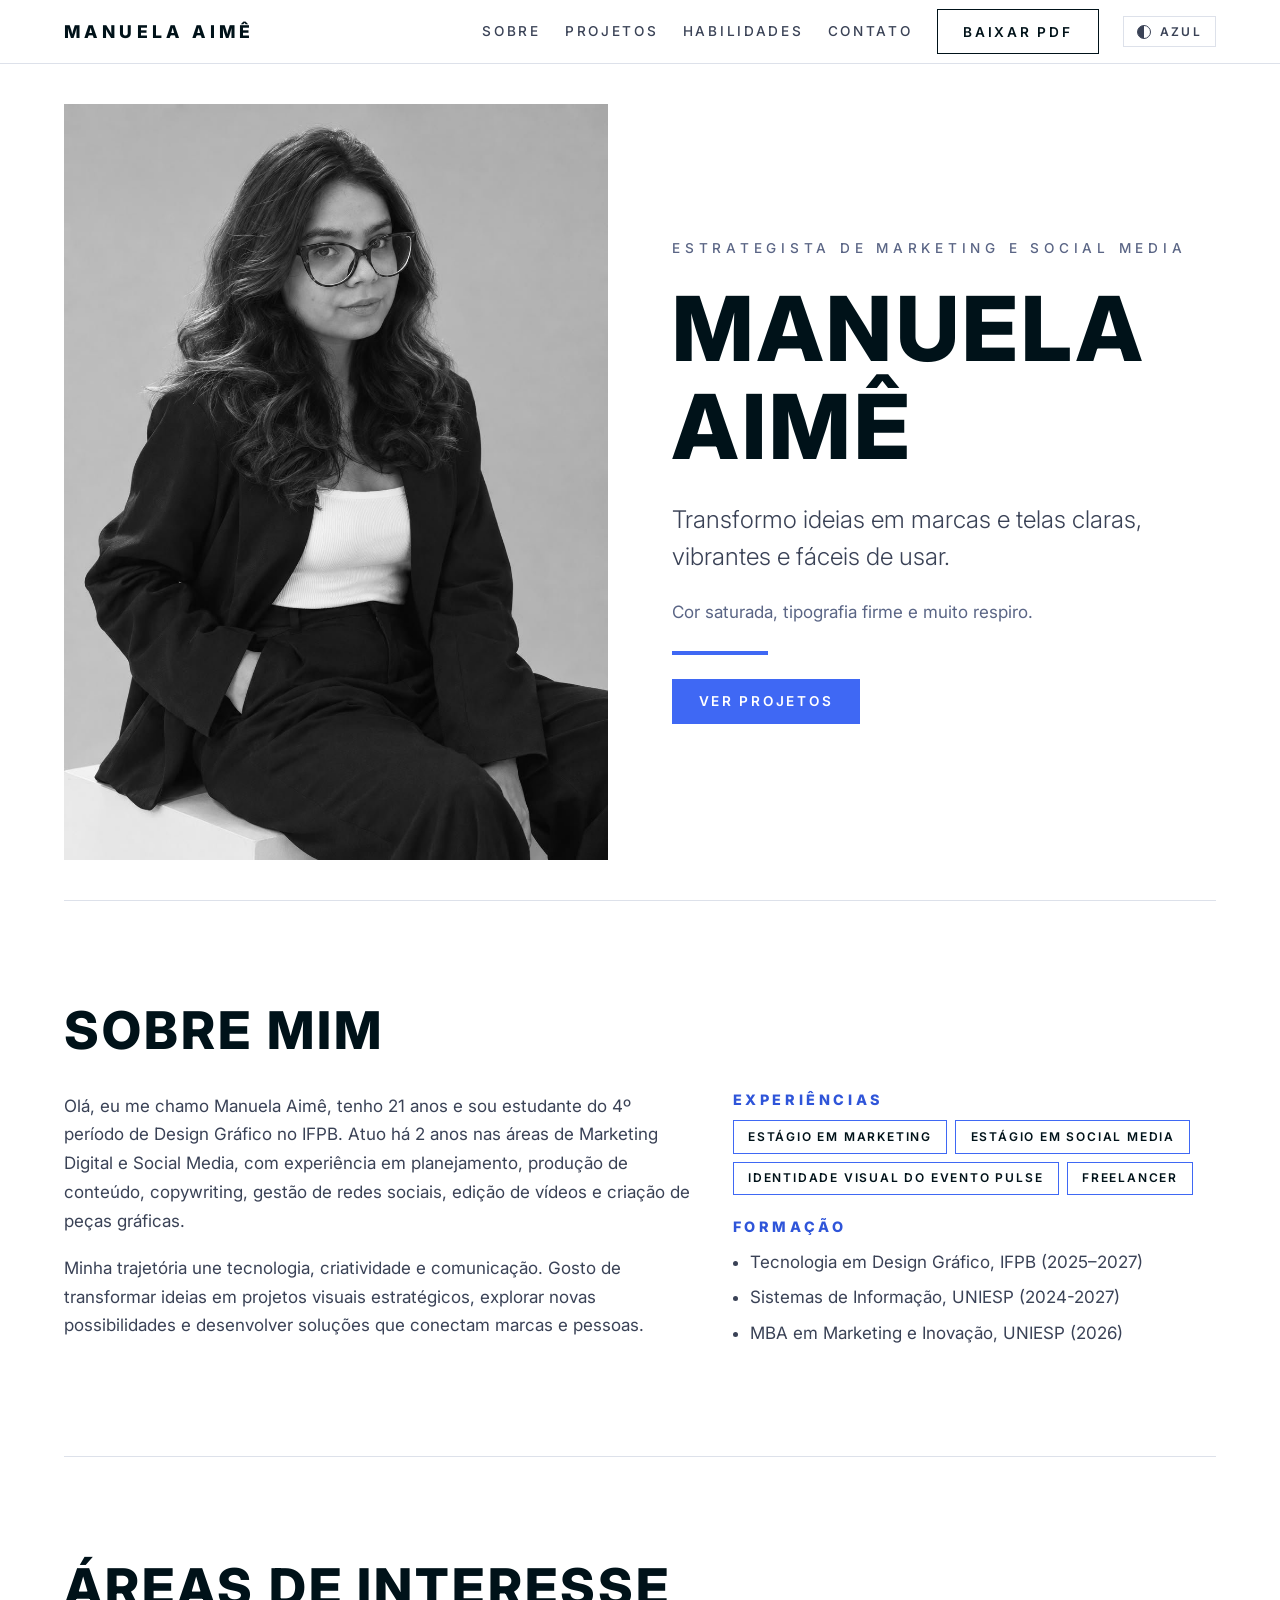
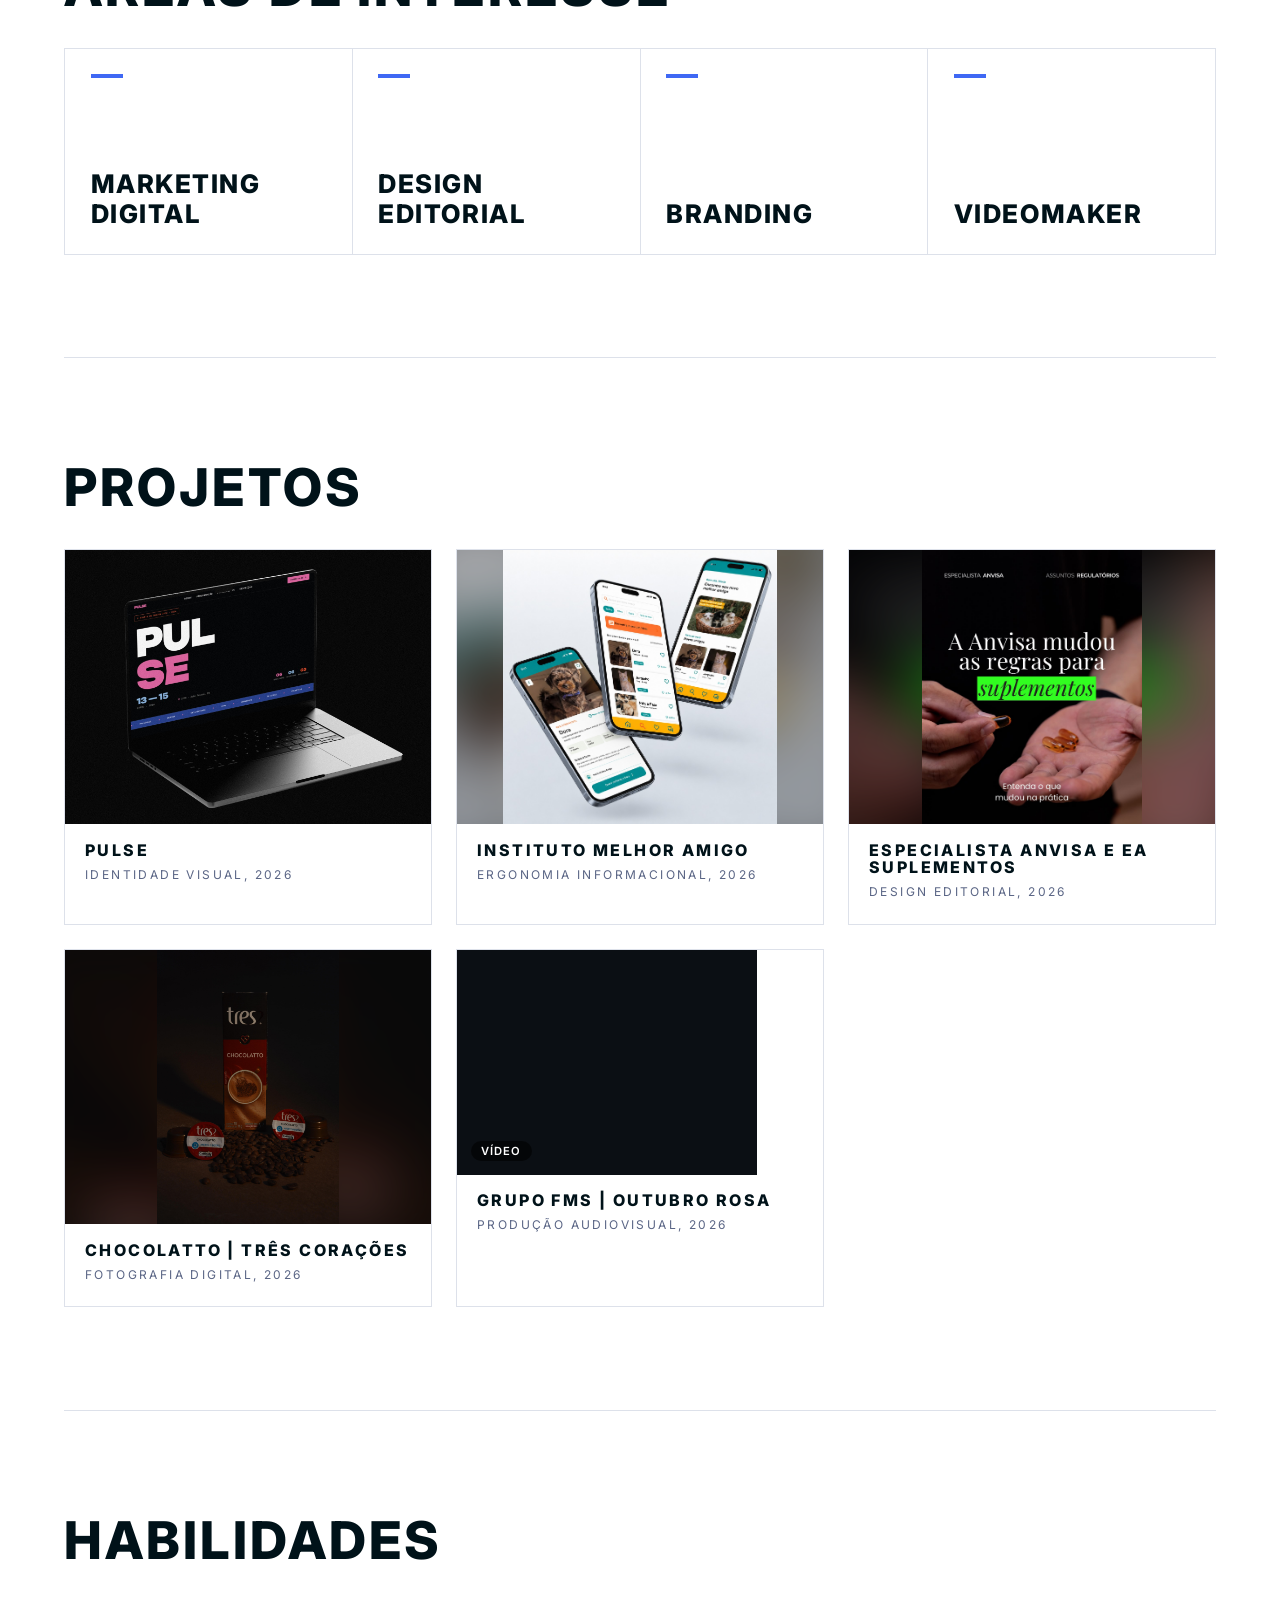
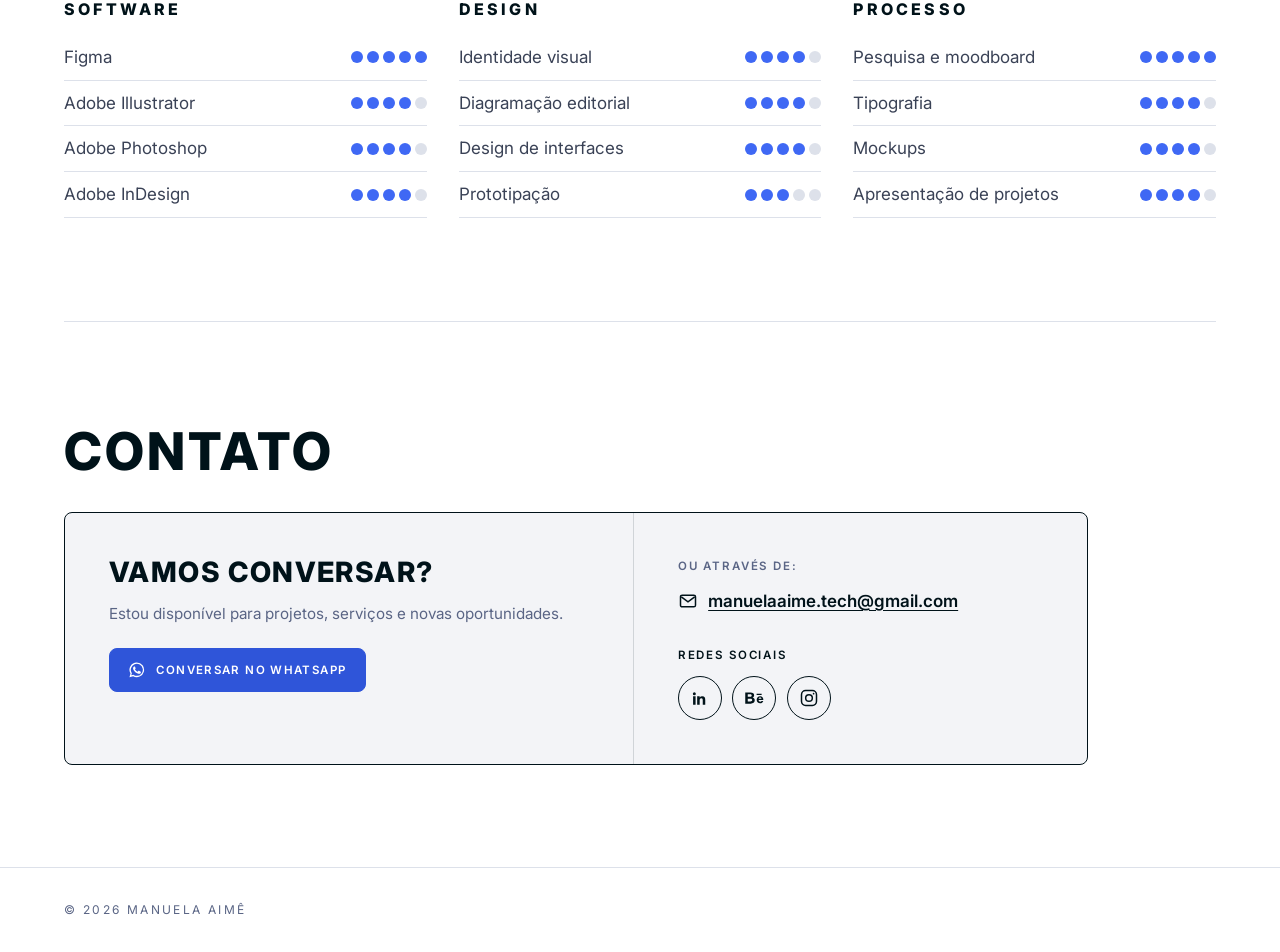
==== commit 696fbe3c: "PDF do portfólio gerado a partir dos dados do site - pdf/portfolio.html monta o PDF (A4 paisagem) co" ====
--- a/index.html
+++ b/index.html
@@ -43,7 +43,6 @@
 
 <footer class="rodape">
   <p id="rodape-texto"></p>
-  <a class="btn btn-pdf" href="assets/portfolio.pdf" download>Baixar portfólio em PDF</a>
 </footer>
 
 <dialog id="caso"></dialog>
--- a/css/projetos.css
+++ b/css/projetos.css
@@ -1,20 +1,105 @@
 /* PROJETOS (galeria + janela do case) */
 .grade{display:grid;grid-template-columns:repeat(auto-fill,minmax(280px,1fr));gap:1.5rem}
-.card{display:block;width:100%;padding:0;background:none;border:1px solid var(--linha);border-radius:0;overflow:hidden;text-align:left;color:inherit;cursor:pointer;font:inherit;transition:border-color .2s}
-.card:hover{border-color:var(--destaque)}
+.card{display:flex;flex-direction:column;justify-content:flex-start;width:100%;padding:0;background:none;border:1px solid var(--linha);border-radius:0;overflow:hidden;text-align:left;color:inherit;cursor:pointer;font:inherit;transition:border-color .2s}
+@media(hover:hover){.card:hover{border-color:var(--destaque)}}
 .capa{aspect-ratio:4/3;display:flex;align-items:flex-end;padding:1.25rem;font:500 .7rem var(--corpo);color:rgba(255,255,255,.8);text-transform:uppercase;letter-spacing:.3em;background-size:cover;background-position:center}
+.capa.midia{padding:0;display:block;position:relative}
+.capa .selo{position:absolute;left:.85rem;bottom:.85rem;padding:.2rem .65rem;border-radius:1rem;background:rgba(0,0,0,.6);color:#fff;font:600 .7rem var(--corpo);letter-spacing:.1em}
 .capa.vazia{background-image:linear-gradient(rgba(255,255,255,.1) 1px,transparent 1px),linear-gradient(90deg,rgba(255,255,255,.1) 1px,transparent 1px);background-size:25% 25%}
 .card-info{padding:1.1rem 1.25rem 1.3rem;display:grid;gap:.35rem}
 .card-info h3{font-size:1rem;letter-spacing:.15em}
 .card-info span{color:var(--texto-suave);font-size:.75rem;text-transform:uppercase;letter-spacing:.2em}
-dialog{width:min(860px,94vw);max-height:90vh;margin:auto;background:var(--fundo);color:var(--texto);border:1px solid var(--destaque);border-radius:0;padding:0;overscroll-behavior:contain;scrollbar-color:var(--linha) var(--fundo)}
+dialog{width:min(860px,94vw);max-height:90vh;margin:auto;background:var(--fundo);color:var(--texto);border:1px solid var(--destaque);border-radius:0;padding:0;overflow:hidden}
 dialog::backdrop{background:rgba(0,0,0,.75)}
-.caso{padding:clamp(1.25rem,4vw,2.5rem)}
-.caso h3{font-size:clamp(1.4rem,5vw,2.6rem);margin-bottom:.25rem}
+html.caso-aberto{overflow:hidden}
+.caso{--respiro:clamp(1.25rem,4vw,2.5rem);padding:var(--respiro);max-height:90vh;overflow-y:auto;overscroll-behavior:contain;scrollbar-color:var(--linha) var(--fundo)}
+.caso h3{font-size:clamp(1.4rem,5vw,2.6rem);margin-bottom:.25rem;padding-right:6rem}
 .caso .cat{color:var(--texto-suave);margin-bottom:1.5rem;font-size:.8rem;text-transform:uppercase;letter-spacing:.25em}
 .caso h4{font:800 .85rem var(--titulo);color:var(--destaque-texto);text-transform:uppercase;letter-spacing:.25em;margin:1.4rem 0 .3rem}
-.caso .imgs{display:grid;gap:1rem;margin-top:1rem}
-.caso .imgs img{border-radius:0}
 .paleta{display:flex;gap:.5rem;margin-top:.5rem}
-.paleta i{width:44px;height:44px;border-radius:50%;border:2px solid var(--texto)}
-.fechar{position:sticky;top:0;float:right;margin:1rem;z-index:2;padding:.55rem 1rem;font-size:.7rem}
+.paleta i{position:relative;width:44px;height:44px;border-radius:50%;border:2px solid var(--texto);cursor:default}
+/* Código hexadecimal ao passar o mouse (ou tocar / focar pelo teclado) */
+.paleta i::after{content:attr(data-hex);position:absolute;bottom:calc(100% + 8px);left:50%;translate:-50% 4px;padding:.3rem .55rem;background:var(--claro);color:var(--fundo);font:600 .7rem var(--corpo);letter-spacing:.08em;text-transform:uppercase;white-space:nowrap;opacity:0;pointer-events:none;transition:opacity .15s,translate .15s}
+.paleta i::before{content:"";position:absolute;bottom:calc(100% + 2px);left:50%;translate:-50% 4px;border:6px solid transparent;border-bottom:0;border-top-color:var(--claro);opacity:0;pointer-events:none;transition:opacity .15s,translate .15s}
+.paleta i:hover::after,.paleta i:hover::before,.paleta i:focus::after,.paleta i:focus::before{opacity:1;translate:-50% 0}
+.paleta i:focus{outline:none}
+.paleta i:focus-visible{outline:2px solid var(--destaque-texto);outline-offset:3px}
+.fechar svg{display:none;width:20px;height:20px}
+.fechar{position:absolute;top:1rem;right:1.5rem;z-index:2;padding:.55rem 1rem;font-size:.7rem;background:var(--fundo);color:var(--claro)}
+@media(hover:hover){.fechar:hover{background:var(--destaque);color:#fff}}
+/* MOLDURA PADRÃO DE IMAGEM/VÍDEO: a imagem aparece inteira (sem corte) e o
+   espaço que sobra é preenchido com ela mesma desfocada. */
+.midia{position:relative;overflow:hidden;isolation:isolate;background:#0b0f14}
+.midia::before{content:"";position:absolute;inset:-10%;z-index:-1;background:var(--fundo-img,none) center/cover;filter:blur(28px) brightness(.7);transform:scale(1.1)}
+.midia>img,.midia>video{display:block;width:100%;height:100%;object-fit:contain}
+.midia>img.preenche{object-fit:cover}
+/* CARROSSEL DE FOTOS (estilo Instagram): arraste, setas ou teclado */
+.carrossel{margin:calc(-1 * var(--respiro)) calc(-1 * var(--respiro)) 1.5rem}
+.carrossel .quadro{position:relative}
+.carrossel .trilho{display:flex;overflow-x:auto;scroll-snap-type:x mandatory;scroll-behavior:smooth;scrollbar-width:none;overscroll-behavior-x:contain}
+.carrossel .trilho::-webkit-scrollbar{display:none}
+.carrossel .slide{flex:0 0 100%;width:100%;aspect-ratio:4/3;max-height:65vh;scroll-snap-align:center;scroll-snap-stop:always}
+.carrossel .seta{position:absolute;top:50%;translate:0 -50%;width:2.25rem;height:2.25rem;display:grid;place-items:center;padding:0;border:0;border-radius:50%;background:rgba(255,255,255,.9);color:#001219;box-shadow:0 2px 8px rgba(0,0,0,.25);cursor:pointer;opacity:0;transition:opacity .2s}
+.carrossel .seta svg{width:1rem;height:1rem}
+.carrossel .anterior{left:.85rem}
+.carrossel .proxima{right:.85rem}
+.carrossel:hover .seta,.carrossel .seta:focus-visible{opacity:1}
+.carrossel .seta[hidden]{display:none}
+.carrossel .contador{position:absolute;top:1rem;left:1rem;padding:.2rem .65rem;border-radius:1rem;background:rgba(0,0,0,.6);color:#fff;font-size:.75rem;font-weight:600;letter-spacing:.05em}
+.carrossel .bolinhas{display:flex;justify-content:center;gap:5px;padding-top:.85rem}
+.carrossel .bolinhas i{width:6px;height:6px;border-radius:50%;background:var(--linha);transition:background .2s,transform .2s}
+.carrossel .bolinhas i.ativa{background:var(--destaque);transform:scale(1.2)}
+@media(hover:none){.carrossel .seta{display:none}}
+@media(prefers-reduced-motion:reduce){.carrossel .trilho{scroll-behavior:auto}}
+/* PLAYER DE VÍDEO (mesmo visual do site: cantos retos, azul de destaque, Inter) */
+.player{position:relative;width:100%;height:100%;background:#000;color:#fff}
+.player video{display:block;width:100%;height:100%;object-fit:contain;cursor:pointer}
+.player svg{width:1.25rem;height:1.25rem;display:block}
+.player button{display:grid;place-items:center;padding:.4rem;background:none;border:0;color:inherit;cursor:pointer;transition:color .2s}
+@media(hover:hover){.player-barra button:hover{color:#8AA5F8}}
+.player-grande{position:absolute;inset:0;margin:auto;width:4.5rem;height:4.5rem;background:var(--destaque)!important;border-radius:0;transition:opacity .2s,transform .2s}
+@media(hover:hover){.player-grande:hover{transform:scale(1.06)}}
+.player-grande svg{width:1.75rem;height:1.75rem}
+.player[data-estado="tocando"] .player-grande{opacity:0;pointer-events:none}
+.player-barra{position:absolute;left:0;right:0;bottom:0;display:flex;align-items:center;gap:.6rem;padding:2.5rem 1rem .75rem;background:linear-gradient(transparent,rgba(0,18,25,.85));transition:opacity .25s}
+.player[data-estado="tocando"]:not(.ativo):not(:focus-within) .player-barra{opacity:0}
+.player[data-estado="tocando"]:not(.ativo) video{cursor:none}
+.p-play .i-pausa,.player[data-estado="tocando"] .p-play .i-play{display:none}
+.player[data-estado="tocando"] .p-play .i-pausa{display:block}
+.p-som .i-mudo,.player.mudo .p-som .i-som{display:none}
+.player.mudo .p-som .i-mudo{display:block}
+.p-tempo{flex:1;min-width:0;height:4px;margin:0;appearance:none;-webkit-appearance:none;cursor:pointer;background:linear-gradient(var(--destaque),var(--destaque)) 0/var(--p,0%) 100% no-repeat,rgba(255,255,255,.3)}
+.p-tempo::-webkit-slider-thumb{-webkit-appearance:none;width:12px;height:12px;background:#fff;border:0;border-radius:0}
+.p-tempo::-moz-range-thumb{width:12px;height:12px;background:#fff;border:0;border-radius:0}
+.p-tempo:focus-visible{outline:2px solid #8AA5F8;outline-offset:4px}
+.p-hora{font:600 .75rem var(--corpo);letter-spacing:.08em;font-variant-numeric:tabular-nums;white-space:nowrap}
+.player:fullscreen{width:100vw;height:100vh}
+@media(max-width:460px){.p-hora{display:none}}
+/* CELULAR: o case abre em tela cheia, fotos maiores e controles fáceis de tocar */
+@media(max-width:760px){
+  dialog{width:100%;max-width:100%;height:100dvh;max-height:100dvh;border:0}
+  .caso{max-height:100dvh;padding-bottom:calc(var(--respiro) + env(safe-area-inset-bottom))}
+  /* Fechar no celular: só um X redondo sobre a foto */
+  .fechar{top:.6rem;right:.6rem;width:40px;height:40px;padding:0;display:grid;place-items:center;border:0;border-radius:50%;background:rgba(0,0,0,.55);color:#fff;-webkit-backdrop-filter:blur(6px);backdrop-filter:blur(6px)}
+  .fechar .fechar-texto{display:none}
+  .fechar svg{display:block}
+  .caso h3{padding-right:0}
+  .carrossel .slide{aspect-ratio:1/1;max-height:62dvh}
+  .carrossel .slide:has(.player){aspect-ratio:auto;height:min(72dvh,160vw);max-height:none}
+  .carrossel .contador{top:.95rem;left:.75rem}
+}
+@media(pointer:coarse){.player-barra{gap:.25rem;padding-inline:.5rem}.player-barra button{padding:.7rem}}
+/* Aviso de velocidade 2x (ao segurar no canto superior direito) e dica inicial */
+.p-aviso{position:absolute;top:1rem;left:50%;translate:-50% -6px;padding:.35rem .8rem;background:rgba(0,0,0,.65);color:#fff;font:700 .75rem var(--corpo);letter-spacing:.08em;white-space:nowrap;pointer-events:none;opacity:0;transition:opacity .2s,translate .2s}
+.player.rapido .p-aviso,.player.dica .p-aviso{opacity:1;translate:-50% 0}
+.player.rapido .player-barra{opacity:0}
+@media(max-width:460px){.p-aviso{font-size:.68rem;max-width:calc(100% - 7rem);white-space:normal;text-align:center}}
+/* TEXTO NO CELULAR (cards e case) */
+@media(max-width:760px){
+  .card-info{padding:.9rem 1rem 1rem}
+  .card-info h3{font-size:.9rem;letter-spacing:.1em;line-height:1.25}
+  .card-info span{font-size:.68rem;letter-spacing:.12em}
+  .caso h3{font-size:1.35rem;letter-spacing:.04em;line-height:1.2}
+  .caso .cat{font-size:.68rem;letter-spacing:.14em;margin-bottom:1rem}
+  .caso h4{font-size:.75rem;letter-spacing:.16em;margin:1.25rem 0 .25rem}
+}
--- a/css/contato.css
+++ b/css/contato.css
@@ -1,27 +1,54 @@
-/* CONTATO */
-#contato .miolo{display:grid;grid-template-columns:minmax(0,1.35fr) minmax(16rem,.85fr);gap:clamp(2rem,5vw,5rem);align-items:stretch}
-#contato form{display:grid;grid-template-columns:repeat(2,minmax(0,1fr));gap:1rem}
-#contato label{display:grid;gap:.45rem;font-weight:600;font-size:.75rem;text-transform:uppercase;letter-spacing:.12em}
-#contato label:last-of-type{grid-column:1/-1}
-#contato input,#contato textarea{width:100%;padding:.85rem 1rem;border-radius:.35rem;border:1px solid var(--linha);background:var(--fundo-2);color:var(--texto);font:400 1rem/1.5 var(--corpo);text-transform:none;letter-spacing:normal}
-#contato textarea{resize:vertical;min-height:9rem}
-#contato input:focus,#contato textarea:focus{border-color:var(--destaque);outline:2px solid var(--destaque);outline-offset:1px}
-#contato form .btn{justify-self:start}
-#contato .cartao-contato{display:flex;flex-direction:column;justify-content:center;gap:1.75rem;padding:clamp(1.5rem,4vw,2.5rem);border-radius:.5rem;background:#3F68F4;color:#E9EAED}
-#contato .cartao-contato h3{margin-bottom:.55rem;color:inherit;font-size:1rem;letter-spacing:.08em}
-#contato .cartao-contato p{font-size:.9rem;line-height:1.6}
+/* CONTATO: um cartão com dois blocos — convite + WhatsApp (ação principal) e outros canais */
+/* Cores do cartão e do botão ficam nestas variáveis */
+/* Tema azul (escuro): cartão escuro, contorno e texto claros */
+#contato .cartao-contato{--cartao-fundo:#0a1f28;--cartao-texto:#E9EAED;--cartao-suave:#A3AEC0;--cartao-linha:rgba(233,234,237,.18);--botao:#3F68F4;--botao-texto:#FFFFFF}
+/* Tema branco (claro): o espelho — cartão claro, contorno e texto escuros, botão azul */
+:root[data-tema="branco"] #contato .cartao-contato{--cartao-fundo:#F3F4F7;--cartao-texto:#001219;--cartao-suave:#5A6585;--cartao-linha:rgba(0,18,25,.14);--botao:#2F55D9}
+
+#contato .cartao-contato{display:grid;grid-template-columns:minmax(0,1.25fr) minmax(0,1fr);max-width:64rem;border:1px solid var(--cartao-texto);border-radius:.5rem;background:var(--cartao-fundo);color:var(--cartao-texto)}
+#contato .convite,#contato .canais{display:flex;flex-direction:column;align-items:flex-start;gap:.9rem;padding:clamp(1.5rem,4vw,2.75rem)}
+#contato .canais{justify-content:center;gap:1.4rem;border-left:1px solid var(--cartao-linha)}
+/* Cada grupo (e-mail, redes): rótulo próximo do conteúdo */
+#contato .grupo{display:flex;flex-direction:column;align-items:flex-start;gap:.15rem}
+#contato .grupo .lista{margin-top:.5rem}
+/* Rótulo "Redes sociais" na cor principal do cartão (branco no tema escuro) */
+#contato #rotulo-redes{color:var(--cartao-texto)}
 #contato .cartao-contato a{color:inherit}
+
+/* Convite */
+#contato .convite h3{color:inherit;font-size:clamp(1.3rem,2.4vw,1.75rem);letter-spacing:.05em}
+#contato .convite p{color:var(--cartao-suave);font-size:.95rem;line-height:1.6}
+
+/* Botão do WhatsApp: azul, mesmo arredondamento do cartão; ao passar o mouse ou pressionar, fica vazado */
+#contato .cartao-contato .btn-whats{display:inline-flex;align-items:center;justify-content:center;gap:.65rem;min-height:44px;padding:.55rem 1.15rem;margin-top:.4rem;border:1.5px solid var(--botao);border-radius:.5rem;background:var(--botao);color:var(--botao-texto);text-decoration:none;font:600 .72rem var(--corpo);text-transform:uppercase;letter-spacing:.12em;white-space:nowrap;transition:background .2s,color .2s,border-color .2s,transform .2s}
+#contato .cartao-contato .btn-whats svg{width:1.1rem;height:1.1rem;flex:none}
+#contato .cartao-contato .btn-whats:active{background:transparent;color:inherit;border-color:currentColor;transform:scale(.98)}
+@media(hover:hover){#contato .cartao-contato .btn-whats:hover{background:transparent;color:inherit;border-color:currentColor}}
+#contato .cartao-contato .btn-whats:focus-visible{outline:2px solid currentColor;outline-offset:3px}
+
+/* Outros canais: rótulo único, e-mail e ícones das redes */
+#contato .rotulo{color:var(--cartao-suave);font-size:.72rem;font-weight:600;text-transform:uppercase;letter-spacing:.16em}
 #contato .email-contato{display:inline-flex;min-height:44px;align-items:center;gap:.65rem;font-weight:600;text-decoration-thickness:1px;text-underline-offset:.2em;overflow-wrap:anywhere}
 #contato .email-contato svg{width:1.25rem;height:1.25rem;flex:none}
-#contato .lista{list-style:none;padding:0;display:flex;flex-wrap:wrap;gap:.65rem;margin-top:.85rem}
+#contato .lista{list-style:none;padding:0;display:flex;flex-wrap:wrap;gap:.65rem}
 #contato .lista a{display:grid;place-items:center;width:2.75rem;height:2.75rem;border:1px solid currentColor;border-radius:50%;transition:background .2s,color .2s,transform .2s}
-@media(hover:hover){#contato .lista a:hover{background:#102124;color:#3F68F4;transform:translateY(-2px)}}
+@media(hover:hover){#contato .lista a:hover{background:var(--cartao-texto);color:var(--cartao-fundo);transform:translateY(-2px)}}
+#contato .lista a:active{transform:scale(.94)}
 #contato .lista svg{width:1.25rem;height:1.25rem;fill:currentColor}
 #contato .lista svg.instagram{fill:none;stroke:currentColor;stroke-width:1.8}
 #contato .lista svg.instagram .ponto{fill:currentColor;stroke:none}
 #contato .lista .icone-texto{font-size:.7rem;font-weight:800;letter-spacing:-.08em}
-:root[data-tema="branco"] #contato .cartao-contato{background:#102124;color:#FFFFFF}
-@media(hover:hover){:root[data-tema="branco"] #contato .lista a:hover{background:#FFFFFF;color:#102124}}
-@media(max-width:760px){#contato .miolo{grid-template-columns:1fr}}
-@media(max-width:460px){#contato form{grid-template-columns:1fr}#contato label:last-of-type{grid-column:auto}}
-@media(max-width:760px){#contato .cartao-contato p{font-size:.875rem}}
+
+/* Tablet e celular: os dois blocos um embaixo do outro, separados por uma linha */
+@media(max-width:900px){
+  #contato .cartao-contato{grid-template-columns:minmax(0,1fr)}
+  #contato .canais{border-left:0;border-top:1px solid var(--cartao-linha)}
+}
+@media(max-width:760px){#contato .convite p{font-size:.875rem}}
+/* Celulares estreitos: botão ocupa a largura do cartão */
+@media(max-width:400px){
+  #contato .convite h3{font-size:1.2rem}
+  #contato .cartao-contato .btn-whats{width:100%;padding-inline:.75rem;letter-spacing:.08em}
+  #contato .email-contato{font-size:.8rem;gap:.5rem}
+  #contato .convite,#contato .canais{padding-inline:1.25rem}
+}
